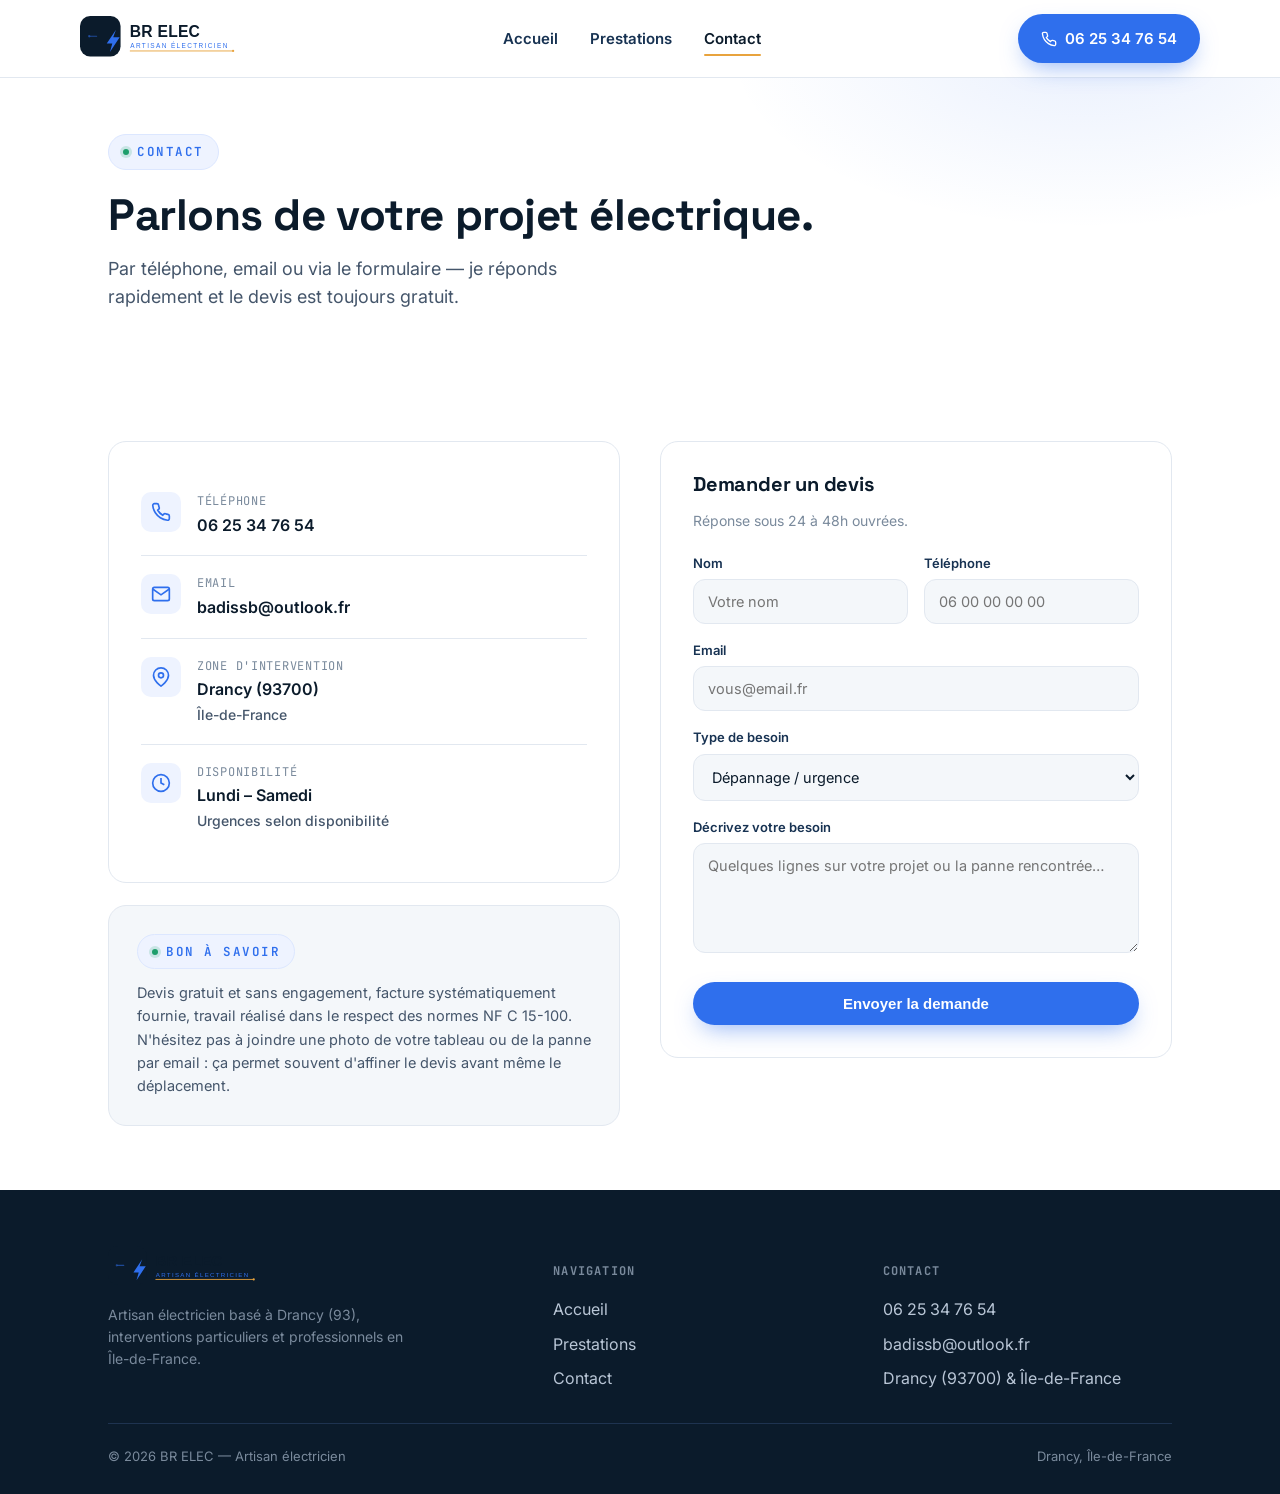
==== contact.html @ b72dbd29 "Site vitrine BR ELEC — accueil, prestations, contact" ====
<!doctype html>
<html lang="fr">
<head>
<meta charset="UTF-8">
<meta name="viewport" content="width=device-width, initial-scale=1.0">
<title>Contact — BR ELEC, artisan électricien</title>
<meta name="description" content="Contactez BR ELEC, artisan électricien à Drancy : téléphone, email, devis gratuit. Intervention en Île-de-France.">
<link rel="icon" type="image/svg+xml" href="assets/logo-mark.svg">
<link rel="stylesheet" href="assets/style.css">
</head>
<body>

<header class="site">
  <div class="wrap site-nav">
    <a href="index.html" class="brand"><img src="assets/logo-full.svg" alt="BR ELEC — Artisan électricien"></a>
    <nav class="links">
      <a href="index.html">Accueil</a>
      <a href="services.html">Prestations</a>
      <a href="contact.html" class="current">Contact</a>
    </nav>
    <a href="tel:+33625347654" class="btn btn-primary">
      <svg width="16" height="16" viewBox="0 0 24 24" fill="none" stroke="currentColor" stroke-width="2"><path d="M22 16.92v3a2 2 0 0 1-2.18 2 19.79 19.79 0 0 1-8.63-3.07 19.5 19.5 0 0 1-6-6 19.79 19.79 0 0 1-3.07-8.67A2 2 0 0 1 4.11 2h3a2 2 0 0 1 2 1.72c.127.96.362 1.903.7 2.81a2 2 0 0 1-.45 2.11L8.09 9.91a16 16 0 0 0 6 6l1.27-1.27a2 2 0 0 1 2.11-.45c.907.338 1.85.573 2.81.7A2 2 0 0 1 22 16.92z"/></svg>
      06 25 34 76 54
    </a>
  </div>
</header>

<section class="hero" style="padding:56px 0 48px;">
  <div class="wrap">
    <div class="eyebrow"><span class="dot"></span>Contact</div>
    <h1 style="font-size:clamp(30px,4vw,44px); max-width:760px;">Parlons de votre projet électrique.</h1>
    <p class="lead" style="margin-top:16px;">Par téléphone, email ou via le formulaire — je réponds rapidement et le devis est toujours gratuit.</p>
  </div>
</section>

<section class="tight">
  <div class="wrap contact-grid">

    <div>
      <div class="contact-card">
        <div class="contact-row">
          <div class="icon-badge">
            <svg viewBox="0 0 24 24" fill="none" stroke="currentColor" stroke-width="2"><path d="M22 16.92v3a2 2 0 0 1-2.18 2 19.79 19.79 0 0 1-8.63-3.07 19.5 19.5 0 0 1-6-6 19.79 19.79 0 0 1-3.07-8.67A2 2 0 0 1 4.11 2h3a2 2 0 0 1 2 1.72c.127.96.362 1.903.7 2.81a2 2 0 0 1-.45 2.11L8.09 9.91a16 16 0 0 0 6 6l1.27-1.27a2 2 0 0 1 2.11-.45c.907.338 1.85.573 2.81.7A2 2 0 0 1 22 16.92z"/></svg>
          </div>
          <div>
            <div class="label">Téléphone</div>
            <a class="value" href="tel:+33625347654" style="display:block;">06 25 34 76 54</a>
          </div>
        </div>
        <div class="contact-row">
          <div class="icon-badge">
            <svg viewBox="0 0 24 24" fill="none" stroke="currentColor" stroke-width="2"><path d="M4 4h16v16H4z" opacity="0"/><path d="M22 6l-10 7L2 6"/><rect x="2" y="4" width="20" height="16" rx="2"/></svg>
          </div>
          <div>
            <div class="label">Email</div>
            <a class="value" href="mailto:badissb@outlook.fr" style="display:block;">badissb@outlook.fr</a>
          </div>
        </div>
        <div class="contact-row">
          <div class="icon-badge">
            <svg viewBox="0 0 24 24" fill="none" stroke="currentColor" stroke-width="2"><path d="M21 10c0 7-9 13-9 13s-9-6-9-13a9 9 0 0 1 18 0z"/><circle cx="12" cy="10" r="3"/></svg>
          </div>
          <div>
            <div class="label">Zone d'intervention</div>
            <div class="value">Drancy (93700)</div>
            <div class="value small">Île-de-France</div>
          </div>
        </div>
        <div class="contact-row">
          <div class="icon-badge">
            <svg viewBox="0 0 24 24" fill="none" stroke="currentColor" stroke-width="2"><circle cx="12" cy="12" r="10"/><polyline points="12 6 12 12 16 14"/></svg>
          </div>
          <div>
            <div class="label">Disponibilité</div>
            <div class="value">Lundi – Samedi</div>
            <div class="value small">Urgences selon disponibilité</div>
          </div>
        </div>
      </div>

      <div class="zone-box" style="margin-top:22px;">
        <div class="eyebrow" style="margin-bottom:12px;"><span class="dot"></span>Bon à savoir</div>
        <p style="margin:0; color:#45566B; font-size:14.5px; line-height:1.6;">
          Devis gratuit et sans engagement, facture systématiquement fournie, travail réalisé dans le respect
          des normes NF C 15-100. N'hésitez pas à joindre une photo de votre tableau ou de la panne par email :
          ça permet souvent d'affiner le devis avant même le déplacement.
        </p>
      </div>
    </div>

    <div class="contact-card">
      <h3 style="font-size:20px; margin-bottom:6px;">Demander un devis</h3>
      <p style="color:#7A8A9C; font-size:14px; margin-bottom:22px;">Réponse sous 24 à 48h ouvrées.</p>
      <form class="quote" action="mailto:badissb@outlook.fr" method="post" enctype="text/plain">
        <div class="field-row">
          <div>
            <label for="nom">Nom</label>
            <input type="text" id="nom" name="nom" required placeholder="Votre nom">
          </div>
          <div>
            <label for="tel">Téléphone</label>
            <input type="tel" id="tel" name="tel" required placeholder="06 00 00 00 00">
          </div>
        </div>
        <div>
          <label for="email">Email</label>
          <input type="email" id="email" name="email" required placeholder="vous@email.fr">
        </div>
        <div>
          <label for="type">Type de besoin</label>
          <select id="type" name="type">
            <option>Dépannage / urgence</option>
            <option>Tableau électrique</option>
            <option>Rénovation</option>
            <option>Éclairage / installation neuve</option>
            <option>Autre</option>
          </select>
        </div>
        <div>
          <label for="message">Décrivez votre besoin</label>
          <textarea id="message" name="message" placeholder="Quelques lignes sur votre projet ou la panne rencontrée…"></textarea>
        </div>
        <button type="submit" class="btn btn-primary" style="justify-content:center; margin-top:6px;">Envoyer la demande</button>
      </form>
    </div>

  </div>
</section>

<footer class="site">
  <div class="wrap">
    <div class="footer-grid">
      <div>
        <img src="assets/logo-full.svg" alt="BR ELEC" style="height:44px; margin-bottom:6px;">
        <p class="tagline">Artisan électricien basé à Drancy (93), interventions particuliers et professionnels en Île-de-France.</p>
      </div>
      <div>
        <h4>Navigation</h4>
        <ul>
          <li><a href="index.html">Accueil</a></li>
          <li><a href="services.html">Prestations</a></li>
          <li><a href="contact.html">Contact</a></li>
        </ul>
      </div>
      <div>
        <h4>Contact</h4>
        <ul>
          <li><a href="tel:+33625347654">06 25 34 76 54</a></li>
          <li><a href="mailto:badissb@outlook.fr">badissb@outlook.fr</a></li>
          <li>Drancy (93700) &amp; Île-de-France</li>
        </ul>
      </div>
    </div>
    <div class="footer-bottom">
      <span>© 2026 BR ELEC — Artisan électricien</span>
      <span>Drancy, Île-de-France</span>
    </div>
  </div>
</footer>

</body>
</html>
---- assets/style.css ----
/* ============================================================
   BR ELEC — Design tokens
   Palette:
     --ink      #0B1B2B  deep navy-black (text, dark surfaces)
     --ink-soft #173252  secondary dark
     --paper    #FFFFFF  pure white
     --mist     #F4F7FA  soft blue-white surface
     --line     #E2E8F0  hairline borders
     --volt     #2F6FED  electric blue (primary accent — "live wire")
     --volt-soft #5C93FF
     --copper   #E8A33D  copper accent ("bare wire" warmth)
     --safe     #1E9E6B  conformity green
   Type:
     Display  — 'Space Grotesk' (technical, geometric)
     Body     — 'Inter'
     Mono/spec — 'JetBrains Mono' (norms, specs, labels)
   ============================================================ */

@import url('https://fonts.googleapis.com/css2?family=Space+Grotesk:wght@500;600;700&family=Inter:wght@400;500;600;700&family=JetBrains+Mono:wght@500;600&display=swap');

:root {
  --ink: #0B1B2B;
  --ink-soft: #173252;
  --paper: #FFFFFF;
  --mist: #F4F7FA;
  --line: #E2E8F0;
  --volt: #2F6FED;
  --volt-soft: #5C93FF;
  --copper: #E8A33D;
  --safe: #1E9E6B;
  --shadow: 0 20px 60px -20px rgba(11, 27, 43, 0.18);
  --radius: 18px;
}

* { box-sizing: border-box; }

html { scroll-behavior: smooth; }

body {
  margin: 0;
  font-family: 'Inter', sans-serif;
  color: var(--ink);
  background: var(--paper);
  -webkit-font-smoothing: antialiased;
  line-height: 1.55;
}

h1, h2, h3, .display {
  font-family: 'Space Grotesk', sans-serif;
  font-weight: 700;
  letter-spacing: -0.01em;
  line-height: 1.08;
  margin: 0;
}

.mono {
  font-family: 'JetBrains Mono', monospace;
  font-weight: 500;
  letter-spacing: 0.06em;
  text-transform: uppercase;
}

a { color: inherit; text-decoration: none; }

img, svg { display: block; max-width: 100%; }

.wrap {
  max-width: 1120px;
  margin: 0 auto;
  padding: 0 28px;
}

/* ---------- Header ---------- */

header.site {
  position: sticky;
  top: 0;
  z-index: 50;
  background: rgba(255, 255, 255, 0.88);
  backdrop-filter: blur(10px);
  border-bottom: 1px solid var(--line);
}

.site-nav {
  display: flex;
  align-items: center;
  justify-content: space-between;
  padding: 14px 0;
}

.brand img { height: 46px; width: auto; }

nav.links {
  display: flex;
  align-items: center;
  gap: 32px;
  font-size: 15px;
  font-weight: 600;
}

nav.links a {
  color: var(--ink-soft);
  position: relative;
  padding: 4px 0;
  transition: color 0.15s ease;
}
nav.links a:hover { color: var(--volt); }
nav.links a.current { color: var(--ink); }
nav.links a.current::after {
  content: '';
  position: absolute;
  left: 0; right: 0; bottom: -2px;
  height: 2px;
  background: var(--copper);
  border-radius: 2px;
}

.btn {
  display: inline-flex;
  align-items: center;
  gap: 8px;
  padding: 12px 22px;
  border-radius: 999px;
  font-weight: 600;
  font-size: 15px;
  border: 1px solid transparent;
  cursor: pointer;
  transition: transform 0.15s ease, box-shadow 0.15s ease, background 0.15s ease;
}
.btn-primary {
  background: var(--volt);
  color: white;
  box-shadow: 0 10px 24px -8px rgba(47, 111, 237, 0.55);
}
.btn-primary:hover { transform: translateY(-1px); box-shadow: 0 14px 30px -8px rgba(47, 111, 237, 0.6); }
.btn-ghost {
  background: transparent;
  border-color: var(--line);
  color: var(--ink);
}
.btn-ghost:hover { border-color: var(--volt); color: var(--volt); }
.btn-dark {
  background: var(--ink);
  color: white;
}
.btn-dark:hover { transform: translateY(-1px); }

/* ---------- Hero ---------- */

.hero {
  position: relative;
  padding: 88px 0 64px;
  background:
    radial-gradient(600px 300px at 85% -10%, rgba(47,111,237,0.10), transparent 60%),
    var(--paper);
  overflow: hidden;
}

.hero-grid {
  display: grid;
  grid-template-columns: 1.05fr 0.95fr;
  gap: 56px;
  align-items: center;
}

.eyebrow {
  display: inline-flex;
  align-items: center;
  gap: 8px;
  font-family: 'JetBrains Mono', monospace;
  font-size: 12.5px;
  font-weight: 600;
  letter-spacing: 0.12em;
  text-transform: uppercase;
  color: var(--volt);
  background: #EEF3FF;
  border: 1px solid #DCE7FF;
  padding: 7px 14px;
  border-radius: 999px;
  margin-bottom: 22px;
}
.eyebrow .dot {
  width: 6px; height: 6px; border-radius: 50%;
  background: var(--safe);
  box-shadow: 0 0 0 3px rgba(30,158,107,0.18);
}

.hero h1 {
  font-size: clamp(34px, 4.6vw, 54px);
  color: var(--ink);
}
.hero h1 .accent { color: var(--volt); }

.hero p.lead {
  margin-top: 20px;
  font-size: 18px;
  color: #45566B;
  max-width: 46ch;
}

.hero-cta {
  margin-top: 32px;
  display: flex;
  flex-wrap: wrap;
  gap: 14px;
}

.hero-facts {
  margin-top: 40px;
  display: flex;
  gap: 28px;
  flex-wrap: wrap;
}
.hero-facts .fact {
  font-family: 'JetBrains Mono', monospace;
}
.hero-facts .fact b {
  display: block;
  font-family: 'Space Grotesk', sans-serif;
  font-size: 22px;
  color: var(--ink);
}
.hero-facts .fact span {
  font-size: 11.5px;
  color: #7A8A9C;
  letter-spacing: 0.06em;
  text-transform: uppercase;
}

/* ---------- Signature element: the circuit trace ---------- */

.circuit {
  position: relative;
  aspect-ratio: 4 / 5;
  background: var(--ink);
  border-radius: 28px;
  overflow: hidden;
  box-shadow: var(--shadow);
}
.circuit svg { width: 100%; height: 100%; }
.circuit .grid-dots {
  position: absolute; inset: 0;
  background-image: radial-gradient(rgba(255,255,255,0.06) 1px, transparent 1px);
  background-size: 22px 22px;
}
.circuit-caption {
  position: absolute;
  left: 24px; bottom: 22px; right: 24px;
  color: #B9C6D6;
  font-family: 'JetBrains Mono', monospace;
  font-size: 12px;
  letter-spacing: 0.05em;
  display: flex;
  justify-content: space-between;
}
.circuit-caption b { color: white; }

.trace-line {
  fill: none;
  stroke: var(--volt);
  stroke-width: 2.5;
  stroke-linecap: round;
  stroke-dasharray: 6 460;
  stroke-dashoffset: 0;
  animation: travel 5.5s ease-in-out infinite;
  filter: drop-shadow(0 0 6px rgba(47,111,237,0.9));
}
.trace-line.copper {
  stroke: var(--copper);
  animation-delay: 1.8s;
  filter: drop-shadow(0 0 6px rgba(232,163,61,0.9));
}
.trace-line.dim {
  stroke: #2A3E56;
  stroke-width: 1.5;
  stroke-dasharray: none;
  animation: none;
  filter: none;
}
@keyframes travel {
  0%   { stroke-dashoffset: 466; opacity: 0.2; }
  8%   { opacity: 1; }
  50%  { stroke-dashoffset: 0; opacity: 1; }
  60%  { opacity: 0.15; }
  100% { stroke-dashoffset: -466; opacity: 0.15; }
}
.node {
  fill: var(--paper);
}
.node.on { fill: var(--copper); }

@media (prefers-reduced-motion: reduce) {
  .trace-line { animation: none; stroke-dasharray: none; opacity: 0.9; }
}

/* ---------- Sections ---------- */

section { padding: 84px 0; }
section.tight { padding: 64px 0; }
section.on-mist { background: var(--mist); }

.section-head {
  max-width: 640px;
  margin-bottom: 48px;
}
.section-head .eyebrow { margin-bottom: 16px; }
.section-head h2 { font-size: clamp(28px, 3.4vw, 38px); }
.section-head p { margin-top: 14px; color: #45566B; font-size: 16.5px; }

/* Trust bar */
.trust-bar {
  display: flex;
  flex-wrap: wrap;
  gap: 12px 32px;
  padding: 22px 0;
  border-top: 1px solid var(--line);
  border-bottom: 1px solid var(--line);
}
.trust-item {
  display: flex;
  align-items: center;
  gap: 10px;
  font-size: 14px;
  font-weight: 600;
  color: var(--ink-soft);
}
.trust-item svg { width: 20px; height: 20px; flex-shrink: 0; }

/* Cards grid */
.grid-3 {
  display: grid;
  grid-template-columns: repeat(3, 1fr);
  gap: 22px;
}
.grid-2 {
  display: grid;
  grid-template-columns: 1fr 1fr;
  gap: 22px;
}

.card {
  background: var(--paper);
  border: 1px solid var(--line);
  border-radius: var(--radius);
  padding: 30px;
  transition: border-color 0.2s ease, transform 0.2s ease, box-shadow 0.2s ease;
}
.card:hover {
  border-color: #C9DAFF;
  transform: translateY(-3px);
  box-shadow: var(--shadow);
}
.card .icon-badge {
  width: 46px; height: 46px;
  border-radius: 12px;
  background: #EEF3FF;
  display: flex; align-items: center; justify-content: center;
  margin-bottom: 18px;
}
.card .icon-badge svg { width: 24px; height: 24px; stroke: var(--volt); }
.card h3 { font-size: 19px; margin-bottom: 10px; }
.card p { color: #556478; font-size: 14.5px; margin: 0; }

.card-list {
  margin-top: 16px;
  padding-top: 16px;
  border-top: 1px dashed var(--line);
  list-style: none;
  padding-left: 0;
  display: flex;
  flex-direction: column;
  gap: 8px;
}
.card-list li {
  font-size: 13.5px;
  color: #45566B;
  display: flex;
  gap: 8px;
  align-items: flex-start;
}
.card-list li::before {
  content: '';
  width: 6px; height: 6px;
  border-radius: 50%;
  background: var(--copper);
  margin-top: 7px;
  flex-shrink: 0;
}

/* Process steps */
.process {
  display: grid;
  grid-template-columns: repeat(4, 1fr);
  gap: 0;
  position: relative;
}
.process::before {
  content: '';
  position: absolute;
  top: 23px; left: 0; right: 0;
  height: 2px;
  background: repeating-linear-gradient(90deg, var(--line) 0 8px, transparent 8px 14px);
}
.step {
  position: relative;
  padding-right: 20px;
}
.step .num {
  width: 46px; height: 46px;
  border-radius: 50%;
  background: var(--ink);
  color: white;
  display: flex; align-items: center; justify-content: center;
  font-family: 'JetBrains Mono', monospace;
  font-weight: 600;
  position: relative;
  z-index: 2;
  margin-bottom: 18px;
}
.step h3 { font-size: 16.5px; margin-bottom: 8px; }
.step p { font-size: 14px; color: #556478; margin: 0; }

/* CTA band */
.cta-band {
  background: var(--ink);
  border-radius: 28px;
  padding: 56px;
  position: relative;
  overflow: hidden;
  color: white;
}
.cta-band::before {
  content: '';
  position: absolute; inset: 0;
  background: radial-gradient(420px 220px at 90% 10%, rgba(47,111,237,0.35), transparent 60%);
}
.cta-band .inner {
  position: relative;
  display: flex;
  align-items: center;
  justify-content: space-between;
  gap: 32px;
  flex-wrap: wrap;
}
.cta-band h2 { font-size: clamp(24px, 3vw, 32px); color: white; max-width: 480px; }
.cta-band p { color: #B9C6D6; margin-top: 10px; }
.cta-band .actions { display: flex; gap: 14px; flex-wrap: wrap; }

/* Zone map-ish */
.zone-box {
  border: 1px solid var(--line);
  border-radius: var(--radius);
  padding: 28px;
  background: var(--mist);
}
.zone-tags {
  display: flex; flex-wrap: wrap; gap: 10px;
  margin-top: 18px;
}
.zone-tags span {
  font-family: 'JetBrains Mono', monospace;
  font-size: 12.5px;
  padding: 7px 12px;
  background: white;
  border: 1px solid var(--line);
  border-radius: 999px;
  color: var(--ink-soft);
}

/* Contact page specifics */
.contact-grid {
  display: grid;
  grid-template-columns: 1fr 1fr;
  gap: 40px;
  align-items: start;
}
.contact-card {
  border: 1px solid var(--line);
  border-radius: var(--radius);
  padding: 32px;
}
.contact-row {
  display: flex;
  gap: 16px;
  padding: 18px 0;
  border-bottom: 1px solid var(--line);
}
.contact-row:last-child { border-bottom: none; }
.contact-row .icon-badge {
  width: 40px; height: 40px;
  border-radius: 10px;
  background: #EEF3FF;
  display: flex; align-items: center; justify-content: center;
  flex-shrink: 0;
}
.contact-row .icon-badge svg { width: 20px; height: 20px; stroke: var(--volt); }
.contact-row .label { font-size: 12px; text-transform: uppercase; letter-spacing: 0.06em; color: #7A8A9C; font-family: 'JetBrains Mono', monospace; }
.contact-row .value { font-size: 16px; font-weight: 600; margin-top: 2px; }
.contact-row .value.small { font-size: 14px; font-weight: 500; color: #45566B; }

form.quote {
  display: flex;
  flex-direction: column;
  gap: 16px;
}
form.quote label {
  font-size: 13px;
  font-weight: 600;
  color: var(--ink-soft);
  margin-bottom: 6px;
  display: block;
}
form.quote input,
form.quote select,
form.quote textarea {
  width: 100%;
  padding: 13px 14px;
  border-radius: 12px;
  border: 1px solid var(--line);
  font-family: 'Inter', sans-serif;
  font-size: 14.5px;
  background: var(--mist);
  color: var(--ink);
}
form.quote input:focus,
form.quote select:focus,
form.quote textarea:focus {
  outline: 2px solid var(--volt);
  outline-offset: 1px;
  background: white;
}
form.quote textarea { resize: vertical; min-height: 110px; }
.field-row { display: grid; grid-template-columns: 1fr 1fr; gap: 16px; }

/* Footer */
footer.site {
  background: var(--ink);
  color: #B9C6D6;
  padding: 56px 0 28px;
}
.footer-grid {
  display: grid;
  grid-template-columns: 1.4fr 1fr 1fr;
  gap: 40px;
  padding-bottom: 32px;
  border-bottom: 1px solid #1E3350;
}
footer.site h4 {
  font-family: 'JetBrains Mono', monospace;
  font-size: 12px;
  letter-spacing: 0.1em;
  text-transform: uppercase;
  color: #7A8A9C;
  margin-bottom: 16px;
}
footer.site ul { list-style: none; padding: 0; margin: 0; display: flex; flex-direction: column; gap: 10px; }
footer.site a:hover { color: white; }
footer.site p.tagline { color: #7A8A9C; font-size: 14px; margin-top: 14px; max-width: 34ch; }
.footer-bottom {
  padding-top: 22px;
  display: flex;
  justify-content: space-between;
  flex-wrap: wrap;
  gap: 10px;
  font-size: 13px;
  color: #7A8A9C;
}

/* Focus visibility */
a:focus-visible, button:focus-visible, input:focus-visible, textarea:focus-visible {
  outline: 2px solid var(--volt);
  outline-offset: 2px;
}

/* Responsive */
@media (max-width: 900px) {
  nav.links { display: none; }
  .hero-grid { grid-template-columns: 1fr; }
  .circuit { order: -1; aspect-ratio: 16/9; }
  .grid-3 { grid-template-columns: 1fr 1fr; }
  .grid-2 { grid-template-columns: 1fr; }
  .process { grid-template-columns: 1fr 1fr; row-gap: 32px; }
  .process::before { display: none; }
  .contact-grid { grid-template-columns: 1fr; }
  .footer-grid { grid-template-columns: 1fr; }
  .field-row { grid-template-columns: 1fr; }
}
@media (max-width: 560px) {
  .grid-3 { grid-template-columns: 1fr; }
  .process { grid-template-columns: 1fr; }
  .cta-band { padding: 32px 24px; }
  .cta-band .inner { flex-direction: column; align-items: flex-start; }
}
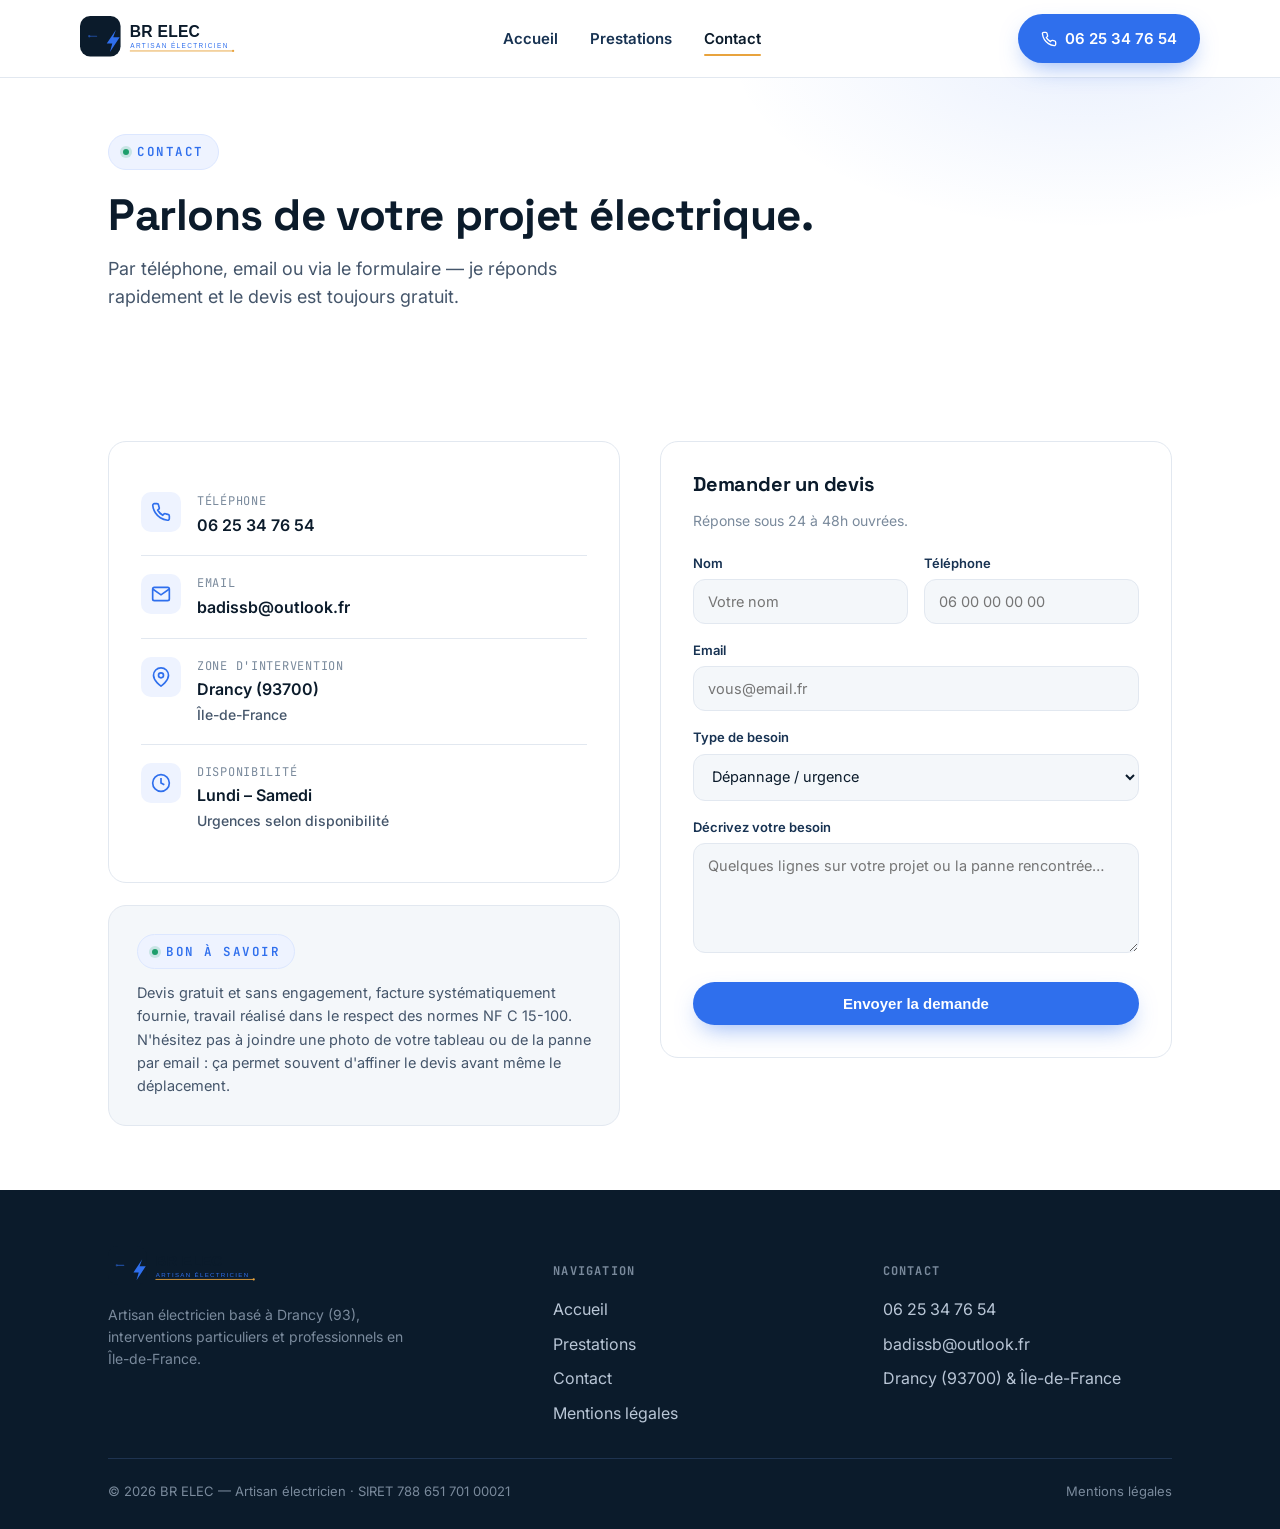
==== commit 1eed10a0: "V2.3 — mentions légales + cache-busting CSS" ====
--- a/contact.html
+++ b/contact.html
@@ -6,7 +6,7 @@
 <title>Contact — BR ELEC, artisan électricien</title>
 <meta name="description" content="Contactez BR ELEC, artisan électricien à Drancy : téléphone, email, devis gratuit. Intervention en Île-de-France.">
 <link rel="icon" type="image/svg+xml" href="assets/logo-mark.svg">
-<link rel="stylesheet" href="assets/style.css">
+<link rel="stylesheet" href="assets/style.css?v=3">
 </head>
 <body>
 
@@ -140,6 +140,7 @@
           <li><a href="index.html">Accueil</a></li>
           <li><a href="services.html">Prestations</a></li>
           <li><a href="contact.html">Contact</a></li>
+          <li><a href="mentions-legales.html">Mentions légales</a></li>
         </ul>
       </div>
       <div>
@@ -152,8 +153,8 @@
       </div>
     </div>
     <div class="footer-bottom">
-      <span>© 2026 BR ELEC — Artisan électricien</span>
-      <span>Drancy, Île-de-France</span>
+      <span>© 2026 BR ELEC — Artisan électricien · SIRET 788 651 701 00021</span>
+      <span><a href="mentions-legales.html">Mentions légales</a></span>
     </div>
   </div>
 </footer>
--- a/assets/style.css
+++ b/assets/style.css
@@ -591,3 +591,268 @@
   .cta-band { padding: 32px 24px; }
   .cta-band .inner { flex-direction: column; align-items: flex-start; }
 }
+
+/* ============================================================
+   V2 — Cinematic scrollytelling hero + entreprises section
+   (additive block: services.html / contact.html untouched)
+   ============================================================ */
+
+/* Header over video (homepage only, .cine modifier) */
+header.site.over-hero {
+  position: fixed;
+  left: 0; right: 0; top: 0;
+  background: transparent;
+  border-bottom: 1px solid transparent;
+  backdrop-filter: none;
+  transition: background 0.35s ease, border-color 0.35s ease;
+}
+header.site.over-hero .links a { color: rgba(255,255,255,0.85); }
+header.site.over-hero .links a:hover { color: #fff; }
+header.site.over-hero .links a.current { color: #fff; }
+header.site.over-hero .btn-primary { box-shadow: 0 10px 24px -8px rgba(0,0,0,0.5); }
+header.site.over-hero .logo-dark { display: none; }
+header.site.over-hero .logo-light { display: block; }
+
+header.site.over-hero.solid {
+  background: rgba(255, 255, 255, 0.9);
+  backdrop-filter: blur(10px);
+  border-bottom-color: var(--line);
+}
+header.site.over-hero.solid .links a { color: var(--ink-soft); }
+header.site.over-hero.solid .links a:hover { color: var(--volt); }
+header.site.over-hero.solid .links a.current { color: var(--ink); }
+header.site.over-hero.solid .logo-dark { display: block; }
+header.site.over-hero.solid .logo-light { display: none; }
+
+/* Scrollytelling stage */
+.cine {
+  position: relative;
+  height: 330vh;
+  background: #071120;
+  padding: 0; /* override base section padding */
+}
+.cine-stage {
+  position: sticky;
+  top: 0;
+  height: 100vh;
+  height: 100dvh;
+  overflow: hidden;
+}
+.cine-video {
+  position: absolute;
+  inset: 0;
+  z-index: 0;
+  width: 100%;
+  height: 100%;
+  object-fit: cover;
+}
+.cine-shade {
+  position: absolute;
+  inset: 0;
+  z-index: 1;
+  background:
+    radial-gradient(560px 380px at 88% 82%, rgba(5,12,22,0.5), transparent 70%),
+    linear-gradient(180deg, rgba(5,12,22,0.4) 0%, transparent 22%, transparent 72%, rgba(5,12,22,0.32) 100%);
+  pointer-events: none;
+}
+.cine-copy {
+  position: absolute;
+  right: clamp(24px, 5vw, 72px);
+  bottom: clamp(72px, 12vh, 120px);
+  left: auto;
+  top: auto;
+  z-index: 2;
+  display: flex;
+  flex-direction: column;
+  align-items: flex-end;
+  text-align: right;
+  color: #fff;
+  max-width: min(480px, 78vw);
+  padding: 0;
+  opacity: 0;
+  transform: translateY(24px);
+  pointer-events: none;
+  will-change: opacity, transform;
+}
+.cine-copy::after {
+  content: '';
+  margin-top: 20px;
+  width: 120px;
+  height: 1.5px;
+  background: linear-gradient(90deg, transparent, rgba(92,147,255,0.9));
+  box-shadow: 0 0 10px rgba(92,147,255,0.7);
+}
+.cine-copy.interactive { pointer-events: auto; }
+.cine-kicker {
+  font-family: 'JetBrains Mono', monospace;
+  font-size: clamp(10px, 1vw, 12px);
+  font-weight: 500;
+  letter-spacing: 0.26em;
+  text-transform: uppercase;
+  color: rgba(156,192,255,0.85);
+  margin-bottom: 14px;
+  text-shadow: 0 0 12px rgba(92,147,255,0.55);
+}
+.cine-title {
+  font-family: 'Space Grotesk', sans-serif;
+  font-weight: 600;
+  font-size: clamp(22px, 2.6vw, 34px);
+  line-height: 1.18;
+  letter-spacing: 0.005em;
+  max-width: 20ch;
+  color: rgba(255,255,255,0.96);
+  text-shadow: 0 0 18px rgba(92,147,255,0.35), 0 2px 18px rgba(0,0,0,0.55);
+}
+.cine-title .glow { color: #7FA8FF; text-shadow: 0 0 20px rgba(92,147,255,0.8); }
+.cine-sub {
+  margin-top: 12px;
+  font-size: clamp(12.5px, 1.15vw, 14.5px);
+  color: rgba(214,228,248,0.78);
+  max-width: 44ch;
+  line-height: 1.65;
+  text-shadow: 0 1px 12px rgba(0,0,0,0.6);
+}
+.cine-actions {
+  margin-top: 22px;
+  display: flex;
+  gap: 12px;
+  flex-wrap: wrap;
+  justify-content: flex-end;
+}
+.cine-actions .btn { padding: 10px 20px; font-size: 13.5px; }
+.btn-glass {
+  background: rgba(255,255,255,0.1);
+  border-color: rgba(255,255,255,0.35);
+  color: #fff;
+  backdrop-filter: blur(8px);
+}
+.btn-glass:hover { background: rgba(255,255,255,0.18); border-color: #fff; color: #fff; }
+
+.cine-white {
+  position: absolute;
+  inset: 0;
+  z-index: 3;
+  background: var(--paper);
+  opacity: 0;
+  pointer-events: none;
+  will-change: opacity;
+}
+.cine-cue {
+  position: absolute;
+  z-index: 4;
+  bottom: 26px;
+  left: 50%;
+  transform: translateX(-50%);
+  display: flex;
+  flex-direction: column;
+  align-items: center;
+  gap: 10px;
+  color: rgba(255,255,255,0.75);
+  font-family: 'JetBrains Mono', monospace;
+  font-size: 11px;
+  letter-spacing: 0.24em;
+  text-transform: uppercase;
+  transition: opacity 0.4s ease;
+  pointer-events: none;
+}
+.cine-cue::after {
+  content: '';
+  width: 1.5px;
+  height: 42px;
+  background: linear-gradient(180deg, rgba(255,255,255,0.85), transparent);
+  animation: cue-drop 1.8s ease-in-out infinite;
+}
+@keyframes cue-drop {
+  0% { transform: scaleY(0); transform-origin: top; opacity: 0; }
+  30% { transform: scaleY(1); opacity: 1; }
+  100% { transform: scaleY(1); transform-origin: top; opacity: 0; }
+}
+
+/* Section reveal on scroll */
+.reveal {
+  opacity: 0;
+  transform: translateY(26px);
+  transition: opacity 0.7s ease, transform 0.7s ease;
+}
+.reveal.in { opacity: 1; transform: none; }
+
+/* Entreprises & tertiaire */
+.b2b-grid {
+  display: grid;
+  grid-template-columns: 1.05fr 0.95fr;
+  gap: 44px;
+  align-items: start;
+}
+.b2b-figure {
+  border-radius: var(--radius);
+  overflow: hidden;
+  box-shadow: var(--shadow);
+  border: 1px solid var(--line);
+  background: #fff;
+}
+.b2b-figure img { width: 100%; height: auto; display: block; }
+.b2b-figure figcaption {
+  padding: 14px 18px;
+  font-family: 'JetBrains Mono', monospace;
+  font-size: 12px;
+  letter-spacing: 0.08em;
+  text-transform: uppercase;
+  color: #7A8A9C;
+  border-top: 1px solid var(--line);
+}
+.b2b-list {
+  list-style: none;
+  padding: 0;
+  margin: 26px 0 0;
+  display: flex;
+  flex-direction: column;
+  gap: 14px;
+}
+.b2b-list li {
+  display: flex;
+  gap: 12px;
+  align-items: flex-start;
+  font-size: 15.5px;
+  color: #38485C;
+}
+.b2b-list li svg { width: 20px; height: 20px; flex-shrink: 0; margin-top: 2px; }
+.b2b-list li b { color: var(--ink); }
+
+/* Reduced motion: static hero */
+@media (prefers-reduced-motion: reduce) {
+  .cine { height: auto; }
+  .cine-stage { position: relative; }
+  .cine-copy { opacity: 0; }
+  .cine-copy[data-step="0"] { opacity: 1 !important; transform: none !important; }
+  .cine-cue::after { animation: none; }
+  .reveal { opacity: 1; transform: none; transition: none; }
+}
+
+/* Mobile adjustments */
+@media (max-width: 900px) {
+  .cine { height: 300vh; }
+  .b2b-grid { grid-template-columns: 1fr; }
+  .cine-copy { right: 20px; bottom: 88px; max-width: 82vw; }
+  .cine-title { font-size: 19px; }
+  .cine-sub { max-width: 34ch; font-size: 12.5px; }
+}
+@media (max-width: 560px) {
+  .cine-actions .btn { padding: 12px 18px; font-size: 14px; }
+  .cine-kicker { letter-spacing: 0.14em; }
+}
+
+/* B2B v2 : deux infographies + liste en colonnes */
+.b2b-grid { grid-template-columns: 1fr 1fr; align-items: stretch; }
+.b2b-figure a { display: block; }
+.b2b-list--cols {
+  display: grid;
+  grid-template-columns: 1fr 1fr;
+  gap: 14px 40px;
+  margin-top: 36px;
+}
+@media (max-width: 900px) {
+  .b2b-list--cols { grid-template-columns: 1fr; }
+}
+@media (max-width: 900px) {
+  .b2b-grid { grid-template-columns: 1fr; }
+}
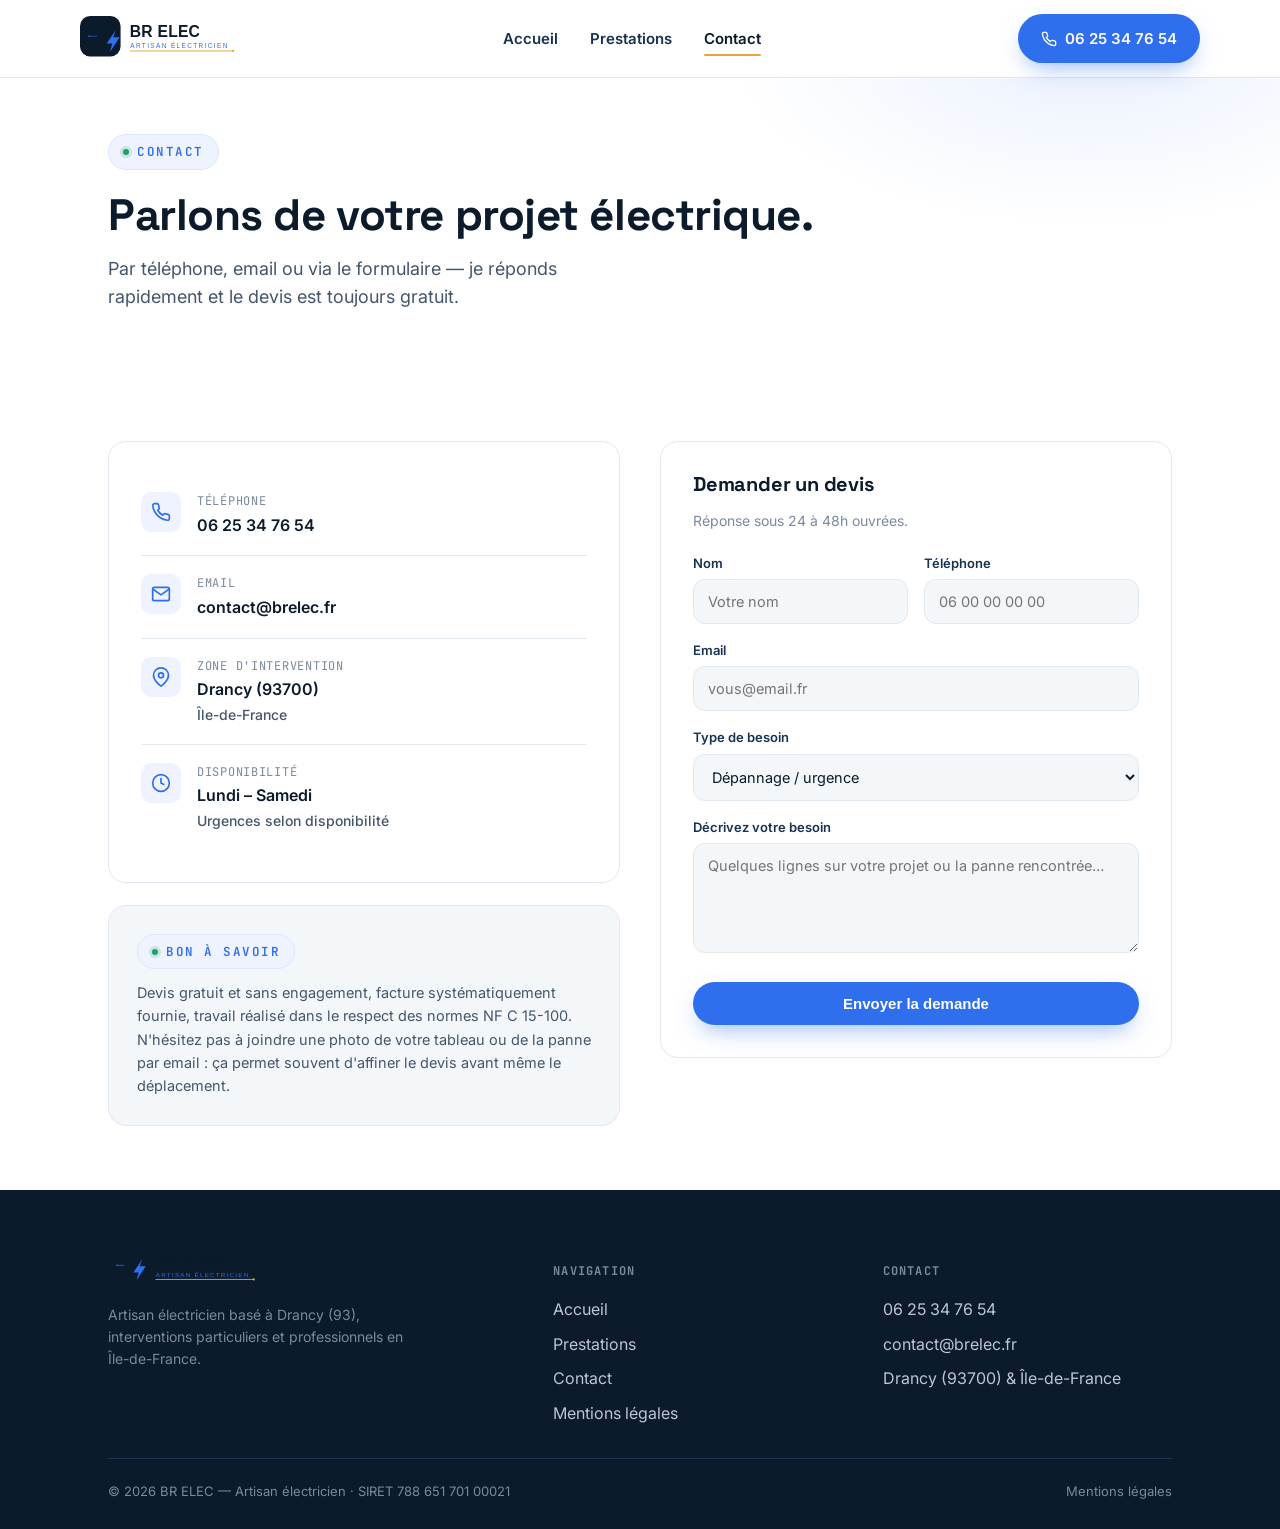
==== commit 64bb8483: "CorrectionMail" ====
--- a/contact.html
+++ b/contact.html
@@ -53,7 +53,7 @@
           </div>
           <div>
             <div class="label">Email</div>
-            <a class="value" href="mailto:badissb@outlook.fr" style="display:block;">badissb@outlook.fr</a>
+            <a class="value" href="mailto:contact@brelec.fr" style="display:block;">contact@brelec.fr</a>
           </div>
         </div>
         <div class="contact-row">
@@ -91,7 +91,7 @@
     <div class="contact-card">
       <h3 style="font-size:20px; margin-bottom:6px;">Demander un devis</h3>
       <p style="color:#7A8A9C; font-size:14px; margin-bottom:22px;">Réponse sous 24 à 48h ouvrées.</p>
-      <form class="quote" action="mailto:badissb@outlook.fr" method="post" enctype="text/plain">
+      <form class="quote" id="quote-form" action="#" method="get">
         <div class="field-row">
           <div>
             <label for="nom">Nom</label>
@@ -147,7 +147,7 @@
         <h4>Contact</h4>
         <ul>
           <li><a href="tel:+33625347654">06 25 34 76 54</a></li>
-          <li><a href="mailto:badissb@outlook.fr">badissb@outlook.fr</a></li>
+          <li><a href="mailto:contact@brelec.fr">contact@brelec.fr</a></li>
           <li>Drancy (93700) &amp; Île-de-France</li>
         </ul>
       </div>
@@ -159,5 +159,14 @@
   </div>
 </footer>
 
+<script>
+document.getElementById('quote-form').addEventListener('submit',function(e){
+  e.preventDefault();
+  var f=e.target,v=function(n){return (f.elements[n].value||'').trim();};
+  var subject='Demande de devis - '+v('type');
+  var body='Nom : '+v('nom')+'\nTéléphone : '+v('tel')+'\nEmail : '+v('email')+'\nType de besoin : '+v('type')+'\n\n'+v('message');
+  window.location.href='mailto:contact@brelec.fr?subject='+encodeURIComponent(subject)+'&body='+encodeURIComponent(body);
+});
+</script>
 </body>
 </html>
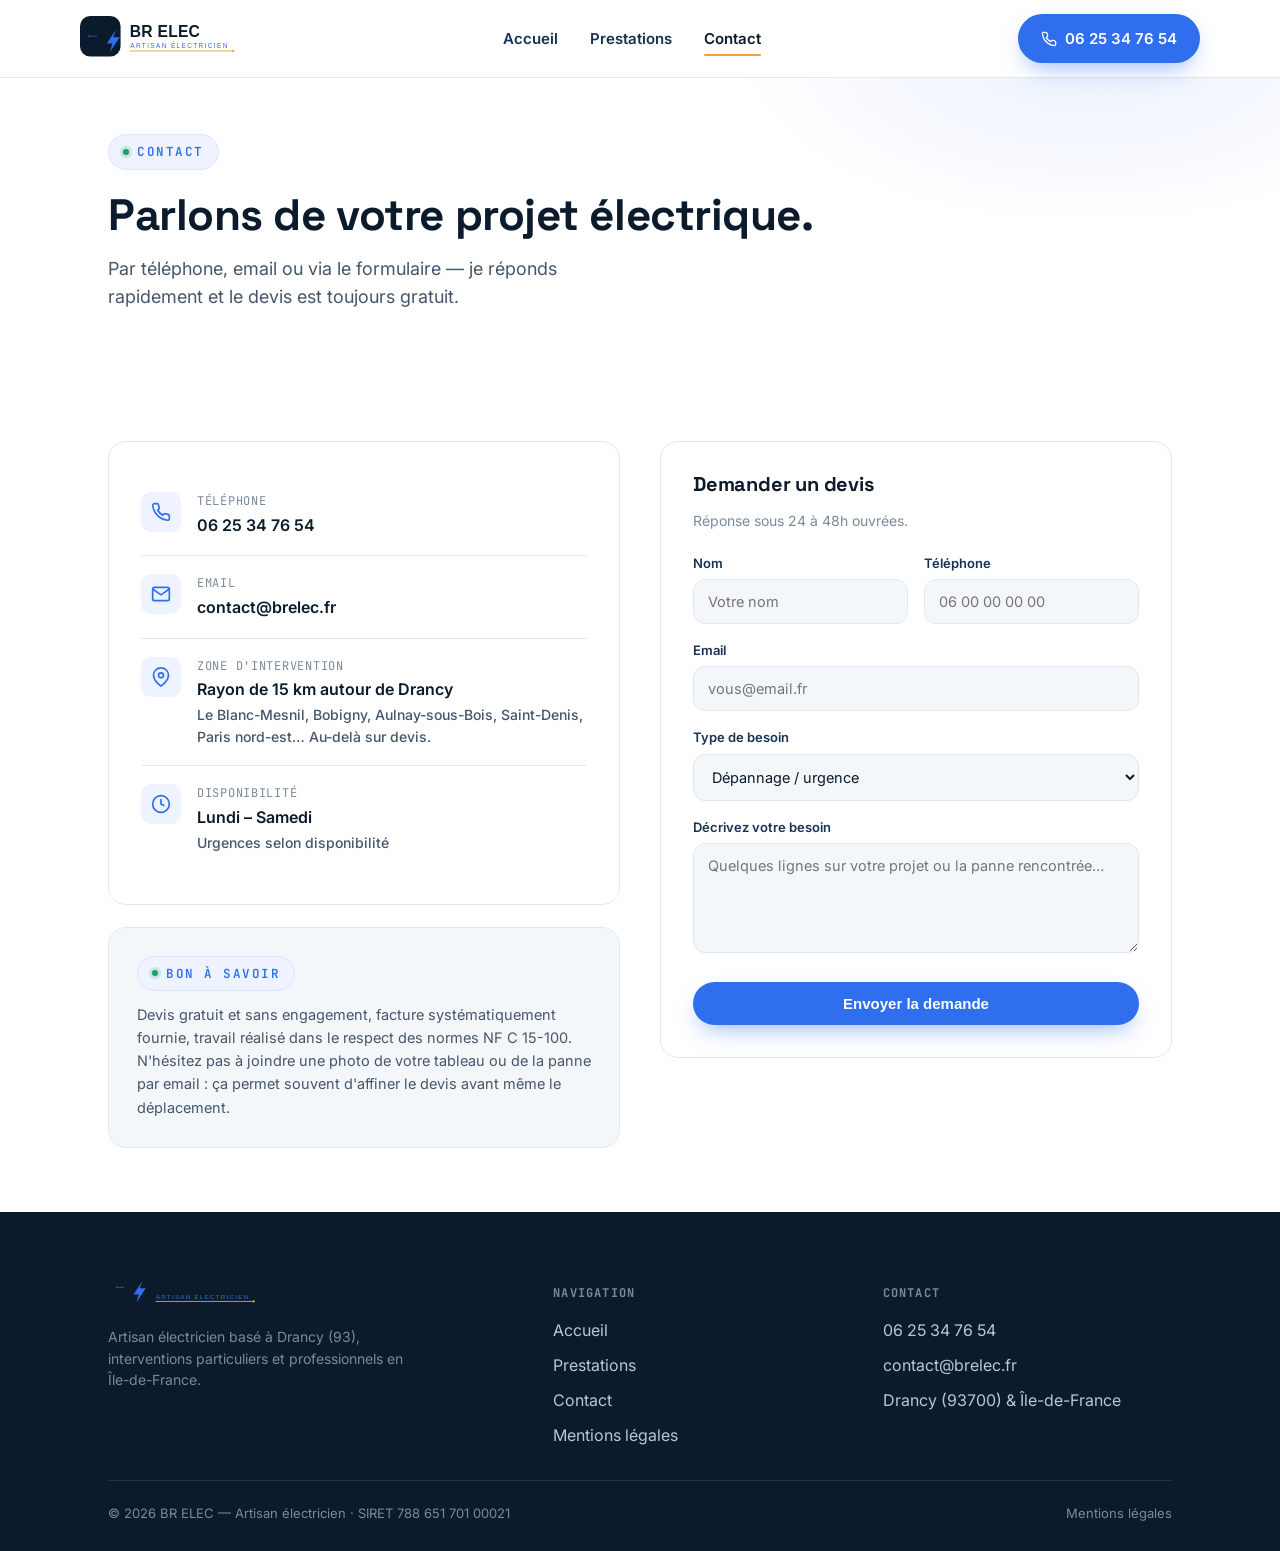
==== commit 32096ef5: "Correction Zone intervention et bug demander devis" ====
--- a/contact.html
+++ b/contact.html
@@ -62,8 +62,8 @@
           </div>
           <div>
             <div class="label">Zone d'intervention</div>
-            <div class="value">Drancy (93700)</div>
-            <div class="value small">Île-de-France</div>
+            <div class="value">Rayon de 15 km autour de Drancy</div>
+            <div class="value small">Le Blanc-Mesnil, Bobigny, Aulnay-sous-Bois, Saint-Denis, Paris nord-est… Au-delà sur devis.</div>
           </div>
         </div>
         <div class="contact-row">
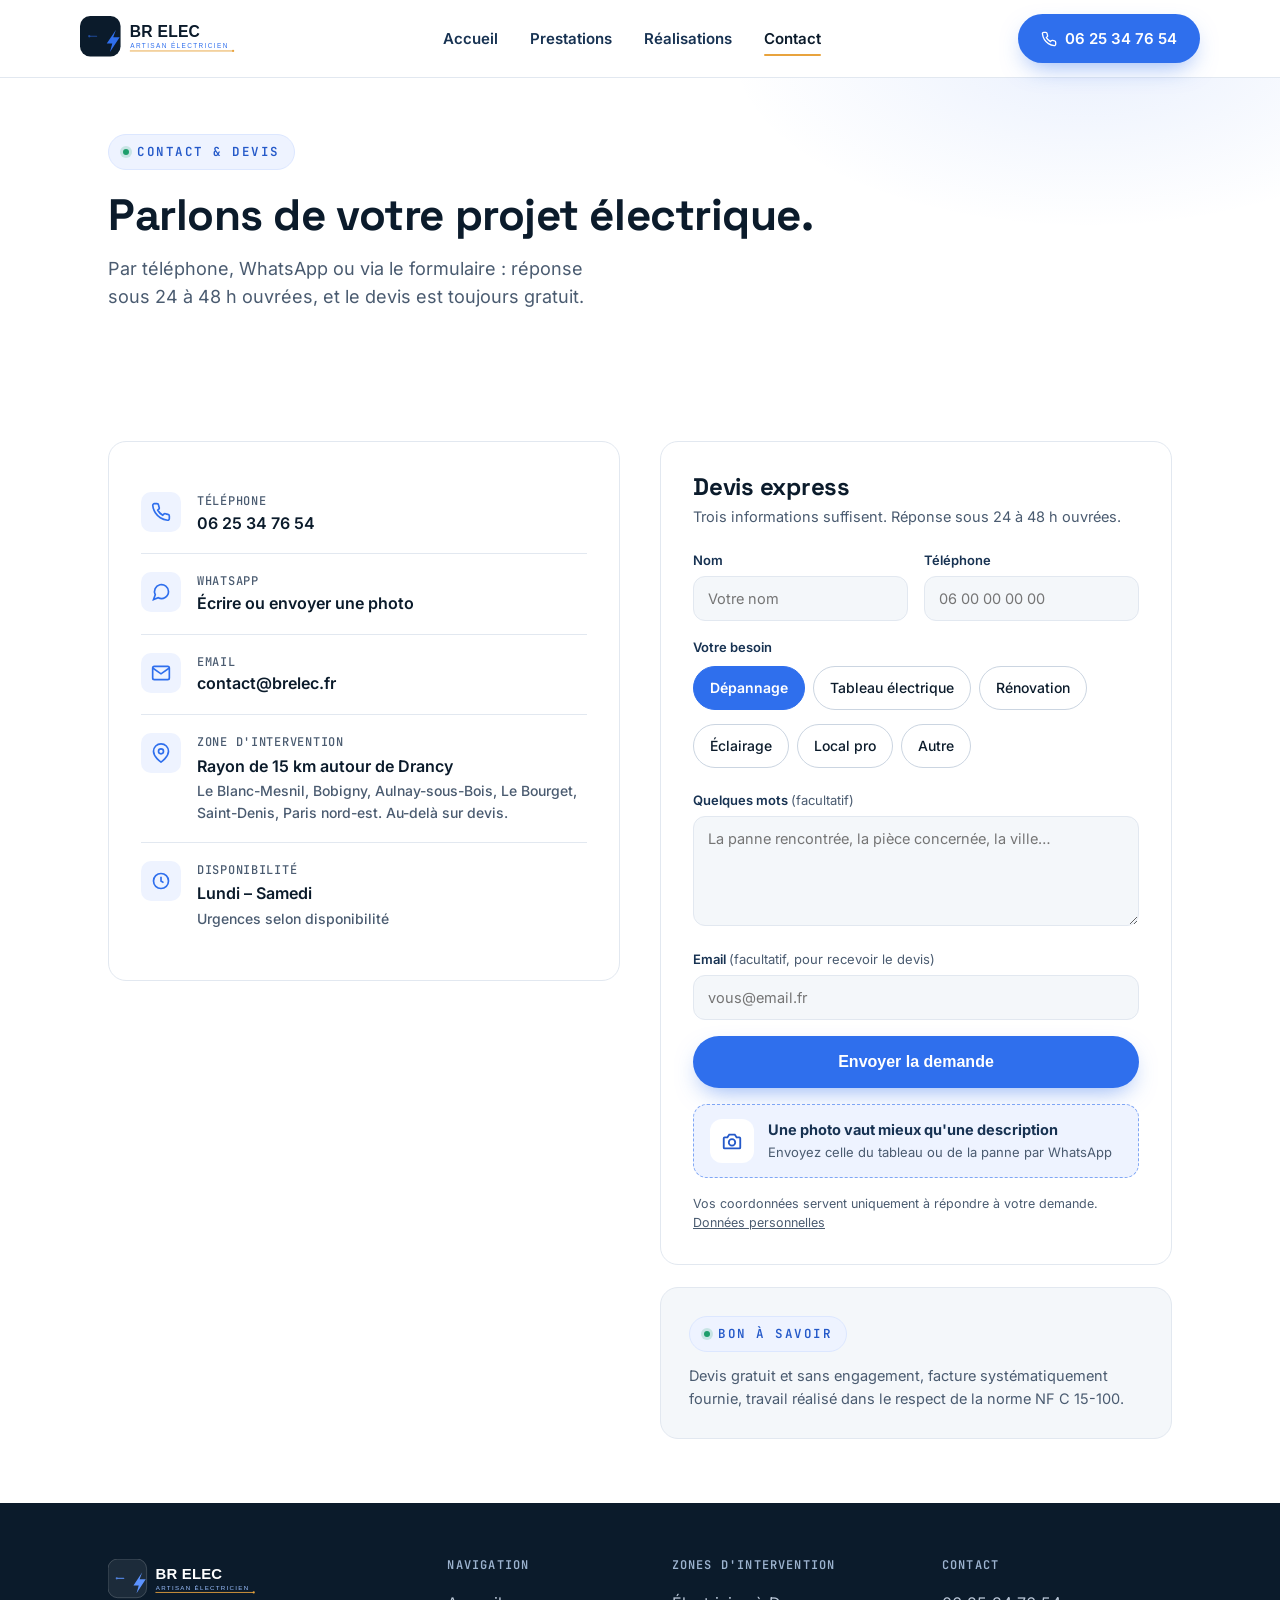
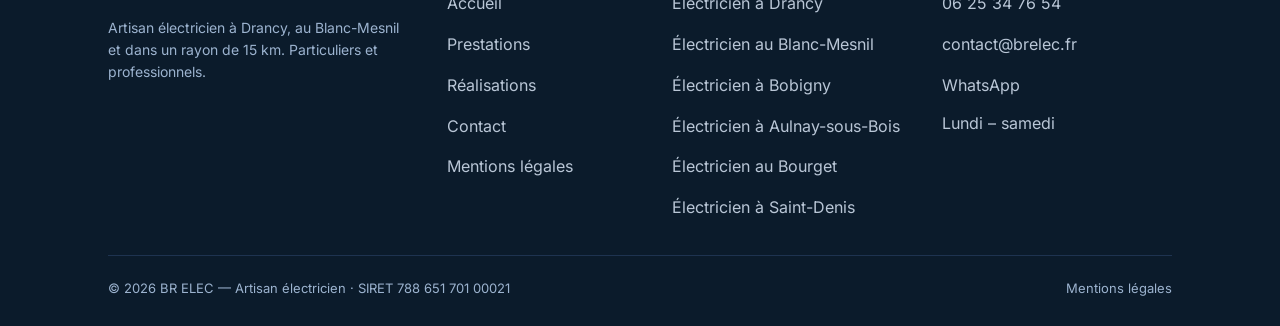
==== commit 55b43711: "V2.4 — mobile, devis express, avis, réalisations, tarifs, pages locales" ====
--- a/contact.html
+++ b/contact.html
@@ -2,34 +2,64 @@
 <html lang="fr">
 <head>
 <meta charset="UTF-8">
-<meta name="viewport" content="width=device-width, initial-scale=1.0">
-<title>Contact — BR ELEC, artisan électricien</title>
-<meta name="description" content="Contactez BR ELEC, artisan électricien à Drancy : téléphone, email, devis gratuit. Intervention en Île-de-France.">
-<link rel="icon" type="image/svg+xml" href="assets/logo-mark.svg">
-<link rel="stylesheet" href="assets/style.css?v=3">
+<meta name="viewport" content="width=device-width, initial-scale=1.0, viewport-fit=cover">
+<title>Contact &amp; devis gratuit — BR ELEC, artisan électricien</title>
+<meta name="description" content="Contactez BR ELEC, artisan électricien à Drancy : téléphone, WhatsApp, devis gratuit en ligne. Réponse sous 24 à 48 h ouvrées.">
+<link rel="canonical" href="https://www.brelec.fr/contact">
+<meta name="theme-color" content="#0B1B2B">
+<meta property="og:type" content="website">
+<meta property="og:site_name" content="BR ELEC">
+<meta property="og:locale" content="fr_FR">
+<meta property="og:title" content="Contact &amp; devis gratuit — BR ELEC, artisan électricien">
+<meta property="og:description" content="Contactez BR ELEC, artisan électricien à Drancy : téléphone, WhatsApp, devis gratuit en ligne. Réponse sous 24 à 48 h ouvrées.">
+<meta property="og:url" content="https://www.brelec.fr/contact">
+<meta property="og:image" content="https://www.brelec.fr/assets/img/og.jpg">
+<meta property="og:image:width" content="1200">
+<meta property="og:image:height" content="630">
+<meta name="twitter:card" content="summary_large_image">
+<link rel="icon" type="image/svg+xml" href="/assets/logo-mark.svg">
+<link rel="apple-touch-icon" href="/assets/img/apple-touch-icon.png">
+<link rel="preload" as="font" type="font/woff2" href="/assets/fonts/inter-latin-400-normal.woff2" crossorigin>
+<link rel="preload" as="font" type="font/woff2" href="/assets/fonts/space-grotesk-latin-700-normal.woff2" crossorigin>
+<link rel="stylesheet" href="/assets/style.css?v=4">
+<script>document.documentElement.className += ' js';</script>
 </head>
 <body>
-
-<header class="site">
+<a class="skip" href="#contenu">Aller au contenu</a>
+
+<header class="site" id="siteHeader">
   <div class="wrap site-nav">
-    <a href="index.html" class="brand"><img src="assets/logo-full.svg" alt="BR ELEC — Artisan électricien"></a>
-    <nav class="links">
-      <a href="index.html">Accueil</a>
-      <a href="services.html">Prestations</a>
-      <a href="contact.html" class="current">Contact</a>
-    </nav>
-    <a href="tel:+33625347654" class="btn btn-primary">
-      <svg width="16" height="16" viewBox="0 0 24 24" fill="none" stroke="currentColor" stroke-width="2"><path d="M22 16.92v3a2 2 0 0 1-2.18 2 19.79 19.79 0 0 1-8.63-3.07 19.5 19.5 0 0 1-6-6 19.79 19.79 0 0 1-3.07-8.67A2 2 0 0 1 4.11 2h3a2 2 0 0 1 2 1.72c.127.96.362 1.903.7 2.81a2 2 0 0 1-.45 2.11L8.09 9.91a16 16 0 0 0 6 6l1.27-1.27a2 2 0 0 1 2.11-.45c.907.338 1.85.573 2.81.7A2 2 0 0 1 22 16.92z"/></svg>
-      06 25 34 76 54
-    </a>
+    <a href="/" class="brand"><img src="/assets/logo-full.svg" alt="BR ELEC — Artisan électricien" width="166" height="46"></a>
+    <nav class="links" aria-label="Navigation principale"><a href="/">Accueil</a><a href="/services">Prestations</a><a href="/realisations">Réalisations</a><a href="/contact" class="current" aria-current="page">Contact</a></nav>
+    <a href="tel:+33625347654" class="btn btn-primary header-call"><svg width="16" height="16" viewBox="0 0 24 24" fill="none" stroke="currentColor" stroke-width="2" aria-hidden="true"><path d="M22 16.92v3a2 2 0 0 1-2.18 2 19.79 19.79 0 0 1-8.63-3.07 19.5 19.5 0 0 1-6-6 19.79 19.79 0 0 1-3.07-8.67A2 2 0 0 1 4.11 2h3a2 2 0 0 1 2 1.72c.127.96.362 1.903.7 2.81a2 2 0 0 1-.45 2.11L8.09 9.91a16 16 0 0 0 6 6l1.27-1.27a2 2 0 0 1 2.11-.45c.907.338 1.85.573 2.81.7A2 2 0 0 1 22 16.92z"/></svg>06 25 34 76 54</a>
+    <button class="burger" id="burger" type="button" aria-label="Ouvrir le menu" aria-expanded="false" aria-controls="mnav">
+      <svg viewBox="0 0 24 24" fill="none" stroke="currentColor" stroke-width="2" stroke-linecap="round" aria-hidden="true"><path d="M4 7h16M4 12h16M4 17h16"/></svg>
+    </button>
   </div>
 </header>
+
+<div class="mnav" id="mnav" hidden>
+  <div class="mnav-top">
+    <img src="/assets/logo-full-white.svg" alt="BR ELEC" width="166" height="46">
+    <button class="mnav-close" id="mnavClose" type="button" aria-label="Fermer le menu">
+      <svg viewBox="0 0 24 24" fill="none" stroke="currentColor" stroke-width="2" stroke-linecap="round" aria-hidden="true"><path d="M6 6l12 12M18 6L6 18"/></svg>
+    </button>
+  </div>
+  <nav class="mnav-links" aria-label="Menu"><a href="/">Accueil</a><a href="/services">Prestations</a><a href="/realisations">Réalisations</a><a href="/contact" class="current" aria-current="page">Contact &amp; devis</a></nav>
+  <div class="mnav-foot">
+    <div class="mono">Lundi – samedi · urgences selon disponibilité</div>
+    <a class="mnav-call" href="tel:+33625347654"><svg viewBox="0 0 24 24" fill="none" stroke="currentColor" stroke-width="2" aria-hidden="true"><path d="M22 16.92v3a2 2 0 0 1-2.18 2 19.79 19.79 0 0 1-8.63-3.07 19.5 19.5 0 0 1-6-6 19.79 19.79 0 0 1-3.07-8.67A2 2 0 0 1 4.11 2h3a2 2 0 0 1 2 1.72c.127.96.362 1.903.7 2.81a2 2 0 0 1-.45 2.11L8.09 9.91a16 16 0 0 0 6 6l1.27-1.27a2 2 0 0 1 2.11-.45c.907.338 1.85.573 2.81.7A2 2 0 0 1 22 16.92z"/></svg>06 25 34 76 54</a>
+    <p>Drancy · Le Blanc-Mesnil · 15 km autour</p>
+  </div>
+</div>
+
+<main id="contenu">
 
 <section class="hero" style="padding:56px 0 48px;">
   <div class="wrap">
-    <div class="eyebrow"><span class="dot"></span>Contact</div>
+    <div class="eyebrow"><span class="dot"></span>Contact &amp; devis</div>
     <h1 style="font-size:clamp(30px,4vw,44px); max-width:760px;">Parlons de votre projet électrique.</h1>
-    <p class="lead" style="margin-top:16px;">Par téléphone, email ou via le formulaire — je réponds rapidement et le devis est toujours gratuit.</p>
+    <p class="lead" style="margin-top:16px;">Par téléphone, WhatsApp ou via le formulaire : réponse sous 24 à 48 h ouvrées, et le devis est toujours gratuit.</p>
   </div>
 </section>
 
@@ -38,135 +68,146 @@
 
     <div>
       <div class="contact-card">
-        <div class="contact-row">
-          <div class="icon-badge">
-            <svg viewBox="0 0 24 24" fill="none" stroke="currentColor" stroke-width="2"><path d="M22 16.92v3a2 2 0 0 1-2.18 2 19.79 19.79 0 0 1-8.63-3.07 19.5 19.5 0 0 1-6-6 19.79 19.79 0 0 1-3.07-8.67A2 2 0 0 1 4.11 2h3a2 2 0 0 1 2 1.72c.127.96.362 1.903.7 2.81a2 2 0 0 1-.45 2.11L8.09 9.91a16 16 0 0 0 6 6l1.27-1.27a2 2 0 0 1 2.11-.45c.907.338 1.85.573 2.81.7A2 2 0 0 1 22 16.92z"/></svg>
-          </div>
+        <div class="contact-row"><div class="icon-badge"><svg viewBox="0 0 24 24" fill="none" stroke="currentColor" stroke-width="2" aria-hidden="true"><path d="M22 16.92v3a2 2 0 0 1-2.18 2 19.79 19.79 0 0 1-8.63-3.07 19.5 19.5 0 0 1-6-6 19.79 19.79 0 0 1-3.07-8.67A2 2 0 0 1 4.11 2h3a2 2 0 0 1 2 1.72c.127.96.362 1.903.7 2.81a2 2 0 0 1-.45 2.11L8.09 9.91a16 16 0 0 0 6 6l1.27-1.27a2 2 0 0 1 2.11-.45c.907.338 1.85.573 2.81.7A2 2 0 0 1 22 16.92z"/></svg></div>
+          <div><div class="label">Téléphone</div><a class="value" href="tel:+33625347654">06 25 34 76 54</a></div>
+        </div>
+        <div class="contact-row"><div class="icon-badge"><svg viewBox="0 0 24 24" fill="none" stroke="currentColor" stroke-width="2" aria-hidden="true"><path d="M21 11.5a8.4 8.4 0 0 1-12.3 7.4L3 21l2.1-5.7A8.4 8.4 0 1 1 21 11.5z"/></svg></div>
+          <div><div class="label">WhatsApp</div><a class="value" href="https://wa.me/33625347654?text=Bonjour%2C%20je%20souhaite%20un%20devis%20pour%20%3A%20" rel="noopener">Écrire ou envoyer une photo</a></div>
+        </div>
+        <div class="contact-row"><div class="icon-badge"><svg viewBox="0 0 24 24" fill="none" stroke="currentColor" stroke-width="2" aria-hidden="true"><path d="M22 6l-10 7L2 6"/><rect x="2" y="4" width="20" height="16" rx="2"/></svg></div>
+          <div><div class="label">Email</div><a class="value" href="mailto:contact@brelec.fr">contact@brelec.fr</a></div>
+        </div>
+        <div class="contact-row"><div class="icon-badge"><svg viewBox="0 0 24 24" fill="none" stroke="currentColor" stroke-width="2" aria-hidden="true"><path d="M21 10c0 7-9 13-9 13s-9-6-9-13a9 9 0 0 1 18 0z"/><circle cx="12" cy="10" r="3"/></svg></div>
+          <div><div class="label">Zone d'intervention</div><div class="value">Rayon de 15 km autour de Drancy</div>
+          <div class="value small">Le Blanc-Mesnil, Bobigny, Aulnay-sous-Bois, Le Bourget, Saint-Denis, Paris nord-est. Au-delà sur devis.</div></div>
+        </div>
+        <div class="contact-row"><div class="icon-badge"><svg viewBox="0 0 24 24" fill="none" stroke="currentColor" stroke-width="2" aria-hidden="true"><circle cx="12" cy="12" r="9"/><path d="M12 7v5l3 2"/></svg></div>
+          <div><div class="label">Disponibilité</div><div class="value">Lundi – Samedi</div><div class="value small">Urgences selon disponibilité</div></div>
+        </div>
+      </div>
+    </div>
+
+    <div>
+      <div class="contact-card" id="devis">
+        <h2 style="font-size:24px; margin-bottom:6px;">Devis express</h2>
+        <p style="color:#4A5B70; font-size:14.5px; margin:0 0 22px;">Trois informations suffisent. Réponse sous 24 à 48 h ouvrées.</p>
+
+        <noscript><p style="color:#4A5B70; font-size:14.5px;">Le formulaire nécessite JavaScript. Appelez le 06 25 34 76 54 ou écrivez à contact@brelec.fr.</p></noscript>
+        <form class="quote" id="quote-form" action="#devis" method="get" data-key="0f205da4-0398-425a-a6b6-85dfdb52ff83">
+          <div class="field-row">
+            <div>
+              <label for="nom">Nom</label>
+              <input type="text" id="nom" name="nom" required autocomplete="name" placeholder="Votre nom">
+            </div>
+            <div>
+              <label for="tel">Téléphone</label>
+              <input type="tel" id="tel" name="tel" required autocomplete="tel" inputmode="tel" pattern="[0-9+. \-]{9,20}" title="Numéro de téléphone, par exemple 06 12 34 56 78" placeholder="06 00 00 00 00">
+            </div>
+          </div>
+          <fieldset class="chips">
+            <legend>Votre besoin</legend>
+            <label><input type="radio" name="besoin" value="Dépannage" checked><span>Dépannage</span></label>
+            <label><input type="radio" name="besoin" value="Tableau électrique"><span>Tableau électrique</span></label>
+            <label><input type="radio" name="besoin" value="Rénovation"><span>Rénovation</span></label>
+            <label><input type="radio" name="besoin" value="Éclairage"><span>Éclairage</span></label>
+            <label><input type="radio" name="besoin" value="Local professionnel"><span>Local pro</span></label>
+            <label><input type="radio" name="besoin" value="Autre"><span>Autre</span></label>
+          </fieldset>
           <div>
-            <div class="label">Téléphone</div>
-            <a class="value" href="tel:+33625347654" style="display:block;">06 25 34 76 54</a>
-          </div>
-        </div>
-        <div class="contact-row">
-          <div class="icon-badge">
-            <svg viewBox="0 0 24 24" fill="none" stroke="currentColor" stroke-width="2"><path d="M4 4h16v16H4z" opacity="0"/><path d="M22 6l-10 7L2 6"/><rect x="2" y="4" width="20" height="16" rx="2"/></svg>
+            <label for="message">Quelques mots <span class="opt">(facultatif)</span></label>
+            <textarea id="message" name="message" placeholder="La panne rencontrée, la pièce concernée, la ville…"></textarea>
           </div>
           <div>
-            <div class="label">Email</div>
-            <a class="value" href="mailto:contact@brelec.fr" style="display:block;">contact@brelec.fr</a>
-          </div>
-        </div>
-        <div class="contact-row">
-          <div class="icon-badge">
-            <svg viewBox="0 0 24 24" fill="none" stroke="currentColor" stroke-width="2"><path d="M21 10c0 7-9 13-9 13s-9-6-9-13a9 9 0 0 1 18 0z"/><circle cx="12" cy="10" r="3"/></svg>
-          </div>
-          <div>
-            <div class="label">Zone d'intervention</div>
-            <div class="value">Rayon de 15 km autour de Drancy</div>
-            <div class="value small">Le Blanc-Mesnil, Bobigny, Aulnay-sous-Bois, Saint-Denis, Paris nord-est… Au-delà sur devis.</div>
-          </div>
-        </div>
-        <div class="contact-row">
-          <div class="icon-badge">
-            <svg viewBox="0 0 24 24" fill="none" stroke="currentColor" stroke-width="2"><circle cx="12" cy="12" r="10"/><polyline points="12 6 12 12 16 14"/></svg>
-          </div>
-          <div>
-            <div class="label">Disponibilité</div>
-            <div class="value">Lundi – Samedi</div>
-            <div class="value small">Urgences selon disponibilité</div>
-          </div>
+            <label for="email">Email <span class="opt">(facultatif, pour recevoir le devis)</span></label>
+            <input type="email" id="email" name="email" autocomplete="email" placeholder="vous@email.fr">
+          </div>
+          <label class="hp" aria-hidden="true">Ne pas cocher <input type="checkbox" name="botcheck" tabindex="-1" autocomplete="off"></label>
+          <button type="submit" class="btn btn-primary">Envoyer la demande</button>
+          <a class="wa-photo" href="https://wa.me/33625347654?text=Bonjour%2C%20voici%20une%20photo%20de%20mon%20installation%20pour%20un%20devis%20%3A%20" rel="noopener">
+            <span class="ico"><svg viewBox="0 0 24 24" fill="none" stroke="currentColor" stroke-width="2" aria-hidden="true"><path d="M4 8h3l2-3h6l2 3h3a1 1 0 0 1 1 1v10a1 1 0 0 1-1 1H4a1 1 0 0 1-1-1V9a1 1 0 0 1 1-1z"/><circle cx="12" cy="13.5" r="3.5"/></svg></span>
+            <span><b>Une photo vaut mieux qu'une description</b><small>Envoyez celle du tableau ou de la panne par WhatsApp</small></span>
+          </a>
+          <p class="form-legal">Vos coordonnées servent uniquement à répondre à votre demande. <a href="/mentions-legales" style="text-decoration:underline;">Données personnelles</a></p>
+        </form>
+
+        <div class="form-done" id="form-ok" hidden role="status">
+          <div class="check"><svg viewBox="0 0 24 24" fill="none" stroke="#fff" stroke-width="2.5" stroke-linecap="round" aria-hidden="true"><path d="M20 6L9 17l-5-5"/></svg></div>
+          <h3>Demande bien reçue, <span data-fill="nom"></span>.</h3>
+          <p>Badiss vous rappelle au <span data-fill="tel"></span> sous 24 à 48 h ouvrées avec une première estimation.</p>
+          <ol>
+            <li><i>01</i>Votre message arrive directement chez l'artisan.</li>
+            <li><i>02</i>Rappel pour préciser le besoin, puis devis gratuit et sans engagement.</li>
+            <li><i>03</i>Intervention planifiée, facture fournie systématiquement.</li>
+          </ol>
+          <p>C'est urgent ? N'attendez pas le rappel :</p>
+          <div class="row">
+            <a class="btn btn-primary" href="tel:+33625347654">06 25 34 76 54</a>
+            <a class="btn btn-line" href="https://wa.me/33625347654?text=Bonjour%2C%20voici%20une%20photo%20de%20mon%20installation%20pour%20un%20devis%20%3A%20" rel="noopener">Envoyer une photo</a>
+          </div>
+        </div>
+
+        <div class="form-done" id="form-fallback" hidden role="status">
+          <div class="check warn"><svg viewBox="0 0 24 24" fill="none" stroke="#0B1B2B" stroke-width="2.5" stroke-linecap="round" aria-hidden="true"><path d="M22 6l-10 7L2 6"/><rect x="2" y="4" width="20" height="16" rx="2"/></svg></div>
+          <h3>Dernière étape, <span data-fill="nom"></span>.</h3>
+          <p>Votre messagerie vient de s'ouvrir avec la demande déjà rédigée : il reste à appuyer sur « Envoyer ».</p>
+          <p>Rien ne s'est ouvert ? Contactez directement l'artisan, c'est aussi rapide :</p>
+          <div class="row">
+            <a class="btn btn-primary" href="tel:+33625347654">06 25 34 76 54</a>
+            <a class="btn btn-line" href="https://wa.me/33625347654?text=Bonjour%2C%20je%20souhaite%20un%20devis%20pour%20%3A%20" rel="noopener">WhatsApp</a>
+          </div>
+          <button type="button" class="btn btn-line" data-form-reset style="justify-content:center;">Modifier ma demande</button>
         </div>
       </div>
 
       <div class="zone-box" style="margin-top:22px;">
         <div class="eyebrow" style="margin-bottom:12px;"><span class="dot"></span>Bon à savoir</div>
-        <p style="margin:0; color:#45566B; font-size:14.5px; line-height:1.6;">
-          Devis gratuit et sans engagement, facture systématiquement fournie, travail réalisé dans le respect
-          des normes NF C 15-100. N'hésitez pas à joindre une photo de votre tableau ou de la panne par email :
-          ça permet souvent d'affiner le devis avant même le déplacement.
-        </p>
-      </div>
-    </div>
-
-    <div class="contact-card">
-      <h3 style="font-size:20px; margin-bottom:6px;">Demander un devis</h3>
-      <p style="color:#7A8A9C; font-size:14px; margin-bottom:22px;">Réponse sous 24 à 48h ouvrées.</p>
-      <form class="quote" id="quote-form" action="#" method="get">
-        <div class="field-row">
-          <div>
-            <label for="nom">Nom</label>
-            <input type="text" id="nom" name="nom" required placeholder="Votre nom">
-          </div>
-          <div>
-            <label for="tel">Téléphone</label>
-            <input type="tel" id="tel" name="tel" required placeholder="06 00 00 00 00">
-          </div>
-        </div>
-        <div>
-          <label for="email">Email</label>
-          <input type="email" id="email" name="email" required placeholder="vous@email.fr">
-        </div>
-        <div>
-          <label for="type">Type de besoin</label>
-          <select id="type" name="type">
-            <option>Dépannage / urgence</option>
-            <option>Tableau électrique</option>
-            <option>Rénovation</option>
-            <option>Éclairage / installation neuve</option>
-            <option>Autre</option>
-          </select>
-        </div>
-        <div>
-          <label for="message">Décrivez votre besoin</label>
-          <textarea id="message" name="message" placeholder="Quelques lignes sur votre projet ou la panne rencontrée…"></textarea>
-        </div>
-        <button type="submit" class="btn btn-primary" style="justify-content:center; margin-top:6px;">Envoyer la demande</button>
-      </form>
+        <p style="margin:0; color:#4A5B70; font-size:14.5px; line-height:1.6;">Devis gratuit et sans engagement, facture systématiquement fournie, travail réalisé dans le respect de la norme NF C 15-100.</p>
+      </div>
     </div>
 
   </div>
 </section>
+
+</main>
 
 <footer class="site">
   <div class="wrap">
     <div class="footer-grid">
       <div>
-        <img src="assets/logo-full.svg" alt="BR ELEC" style="height:44px; margin-bottom:6px;">
-        <p class="tagline">Artisan électricien basé à Drancy (93), interventions particuliers et professionnels en Île-de-France.</p>
-      </div>
-      <div>
-        <h4>Navigation</h4>
-        <ul>
-          <li><a href="index.html">Accueil</a></li>
-          <li><a href="services.html">Prestations</a></li>
-          <li><a href="contact.html">Contact</a></li>
-          <li><a href="mentions-legales.html">Mentions légales</a></li>
-        </ul>
-      </div>
-      <div>
-        <h4>Contact</h4>
+        <img class="brand-foot" src="/assets/logo-full-white.svg" alt="BR ELEC" width="158" height="44">
+        <p class="tagline">Artisan électricien à Drancy, au Blanc-Mesnil et dans un rayon de 15 km. Particuliers et professionnels.</p>
+      </div>
+      <div>
+        <h2 class="foot-h">Navigation</h2>
+        <ul><li><a href="/">Accueil</a></li><li><a href="/services">Prestations</a></li><li><a href="/realisations">Réalisations</a></li><li><a href="/contact">Contact</a></li><li><a href="/mentions-legales">Mentions légales</a></li></ul>
+      </div>
+      <div>
+        <h2 class="foot-h">Zones d'intervention</h2>
+        <ul><li><a href="/electricien-drancy">Électricien à Drancy</a></li><li><a href="/electricien-le-blanc-mesnil">Électricien au Blanc-Mesnil</a></li><li><a href="/electricien-bobigny">Électricien à Bobigny</a></li><li><a href="/electricien-aulnay-sous-bois">Électricien à Aulnay-sous-Bois</a></li><li><a href="/electricien-le-bourget">Électricien au Bourget</a></li><li><a href="/electricien-saint-denis">Électricien à Saint-Denis</a></li></ul>
+      </div>
+      <div>
+        <h2 class="foot-h">Contact</h2>
         <ul>
           <li><a href="tel:+33625347654">06 25 34 76 54</a></li>
           <li><a href="mailto:contact@brelec.fr">contact@brelec.fr</a></li>
-          <li>Drancy (93700) &amp; Île-de-France</li>
+          <li><a href="https://wa.me/33625347654?text=Bonjour%2C%20je%20souhaite%20un%20devis%20pour%20%3A%20" rel="noopener">WhatsApp</a></li>
+          <li>Lundi – samedi</li>
         </ul>
       </div>
     </div>
     <div class="footer-bottom">
       <span>© 2026 BR ELEC — Artisan électricien · SIRET 788 651 701 00021</span>
-      <span><a href="mentions-legales.html">Mentions légales</a></span>
+      <span><a href="/mentions-legales">Mentions légales</a></span>
     </div>
   </div>
 </footer>
 
-<script>
-document.getElementById('quote-form').addEventListener('submit',function(e){
-  e.preventDefault();
-  var f=e.target,v=function(n){return (f.elements[n].value||'').trim();};
-  var subject='Demande de devis - '+v('type');
-  var body='Nom : '+v('nom')+'\nTéléphone : '+v('tel')+'\nEmail : '+v('email')+'\nType de besoin : '+v('type')+'\n\n'+v('message');
-  window.location.href='mailto:contact@brelec.fr?subject='+encodeURIComponent(subject)+'&body='+encodeURIComponent(body);
-});
-</script>
+<div class="mbar" role="navigation" aria-label="Actions rapides">
+  <a class="mbar-call" href="tel:+33625347654"><svg viewBox="0 0 24 24" fill="none" stroke="currentColor" stroke-width="2" aria-hidden="true"><path d="M22 16.92v3a2 2 0 0 1-2.18 2 19.79 19.79 0 0 1-8.63-3.07 19.5 19.5 0 0 1-6-6 19.79 19.79 0 0 1-3.07-8.67A2 2 0 0 1 4.11 2h3a2 2 0 0 1 2 1.72c.127.96.362 1.903.7 2.81a2 2 0 0 1-.45 2.11L8.09 9.91a16 16 0 0 0 6 6l1.27-1.27a2 2 0 0 1 2.11-.45c.907.338 1.85.573 2.81.7A2 2 0 0 1 22 16.92z"/></svg>Appeler</a>
+  <a href="https://wa.me/33625347654?text=Bonjour%2C%20je%20souhaite%20un%20devis%20pour%20%3A%20" rel="noopener"><svg viewBox="0 0 24 24" fill="none" stroke="currentColor" stroke-width="2" aria-hidden="true"><path d="M21 11.5a8.4 8.4 0 0 1-12.3 7.4L3 21l2.1-5.7A8.4 8.4 0 1 1 21 11.5z"/></svg>WhatsApp</a>
+  <a class="mbar-quote" href="/contact"><svg viewBox="0 0 24 24" fill="none" stroke="currentColor" stroke-width="2" aria-hidden="true"><path d="M14 3H6a2 2 0 0 0-2 2v14a2 2 0 0 0 2 2h12a2 2 0 0 0 2-2V9z"/><path d="M14 3v6h6M8 13h8M8 17h5"/></svg>Devis</a>
+</div>
+
+<script src="/assets/site.js?v=4" defer></script>
 </body>
 </html>
--- a/assets/style.css
+++ b/assets/style.css
@@ -16,7 +16,16 @@
      Mono/spec — 'JetBrains Mono' (norms, specs, labels)
    ============================================================ */
 
-@import url('https://fonts.googleapis.com/css2?family=Space+Grotesk:wght@500;600;700&family=Inter:wght@400;500;600;700&family=JetBrains+Mono:wght@500;600&display=swap');
+/* Polices hébergées localement (aucun appel à Google) */
+@font-face { font-family: 'Inter'; font-style: normal; font-weight: 400; font-display: swap; src: url('fonts/inter-latin-400-normal.woff2') format('woff2'); }
+@font-face { font-family: 'Inter'; font-style: normal; font-weight: 500; font-display: swap; src: url('fonts/inter-latin-500-normal.woff2') format('woff2'); }
+@font-face { font-family: 'Inter'; font-style: normal; font-weight: 600; font-display: swap; src: url('fonts/inter-latin-600-normal.woff2') format('woff2'); }
+@font-face { font-family: 'Inter'; font-style: normal; font-weight: 700; font-display: swap; src: url('fonts/inter-latin-700-normal.woff2') format('woff2'); }
+@font-face { font-family: 'Space Grotesk'; font-style: normal; font-weight: 500; font-display: swap; src: url('fonts/space-grotesk-latin-500-normal.woff2') format('woff2'); }
+@font-face { font-family: 'Space Grotesk'; font-style: normal; font-weight: 600; font-display: swap; src: url('fonts/space-grotesk-latin-600-normal.woff2') format('woff2'); }
+@font-face { font-family: 'Space Grotesk'; font-style: normal; font-weight: 700; font-display: swap; src: url('fonts/space-grotesk-latin-700-normal.woff2') format('woff2'); }
+@font-face { font-family: 'JetBrains Mono'; font-style: normal; font-weight: 500; font-display: swap; src: url('fonts/jetbrains-mono-latin-500-normal.woff2') format('woff2'); }
+@font-face { font-family: 'JetBrains Mono'; font-style: normal; font-weight: 600; font-display: swap; src: url('fonts/jetbrains-mono-latin-600-normal.woff2') format('woff2'); }
 
 :root {
   --ink: #0B1B2B;
@@ -28,6 +37,8 @@
   --volt-soft: #5C93FF;
   --copper: #E8A33D;
   --safe: #1E9E6B;
+  --mute: #4A5B70;
+  --volt-ink: #2459C9;
   --shadow: 0 20px 60px -20px rgba(11, 27, 43, 0.18);
   --radius: 18px;
 }
@@ -172,7 +183,7 @@
   font-weight: 600;
   letter-spacing: 0.12em;
   text-transform: uppercase;
-  color: var(--volt);
+  color: var(--volt-ink);
   background: #EEF3FF;
   border: 1px solid #DCE7FF;
   padding: 7px 14px;
@@ -194,7 +205,7 @@
 .hero p.lead {
   margin-top: 20px;
   font-size: 18px;
-  color: #45566B;
+  color: #4A5B70;
   max-width: 46ch;
 }
 
@@ -222,7 +233,7 @@
 }
 .hero-facts .fact span {
   font-size: 11.5px;
-  color: #7A8A9C;
+  color: #4A5B70;
   letter-spacing: 0.06em;
   text-transform: uppercase;
 }
@@ -305,7 +316,7 @@
 }
 .section-head .eyebrow { margin-bottom: 16px; }
 .section-head h2 { font-size: clamp(28px, 3.4vw, 38px); }
-.section-head p { margin-top: 14px; color: #45566B; font-size: 16.5px; }
+.section-head p { margin-top: 14px; color: #4A5B70; font-size: 16.5px; }
 
 /* Trust bar */
 .trust-bar {
@@ -359,7 +370,7 @@
 }
 .card .icon-badge svg { width: 24px; height: 24px; stroke: var(--volt); }
 .card h3 { font-size: 19px; margin-bottom: 10px; }
-.card p { color: #556478; font-size: 14.5px; margin: 0; }
+.card p { color: #4A5B70; font-size: 14.5px; margin: 0; }
 
 .card-list {
   margin-top: 16px;
@@ -373,7 +384,7 @@
 }
 .card-list li {
   font-size: 13.5px;
-  color: #45566B;
+  color: #4A5B70;
   display: flex;
   gap: 8px;
   align-items: flex-start;
@@ -418,7 +429,7 @@
   margin-bottom: 18px;
 }
 .step h3 { font-size: 16.5px; margin-bottom: 8px; }
-.step p { font-size: 14px; color: #556478; margin: 0; }
+.step p { font-size: 14px; color: #4A5B70; margin: 0; }
 
 /* CTA band */
 .cta-band {
@@ -494,9 +505,9 @@
   flex-shrink: 0;
 }
 .contact-row .icon-badge svg { width: 20px; height: 20px; stroke: var(--volt); }
-.contact-row .label { font-size: 12px; text-transform: uppercase; letter-spacing: 0.06em; color: #7A8A9C; font-family: 'JetBrains Mono', monospace; }
+.contact-row .label { font-size: 12px; text-transform: uppercase; letter-spacing: 0.06em; color: #4A5B70; font-family: 'JetBrains Mono', monospace; }
 .contact-row .value { font-size: 16px; font-weight: 600; margin-top: 2px; }
-.contact-row .value.small { font-size: 14px; font-weight: 500; color: #45566B; }
+.contact-row .value.small { font-size: 14px; font-weight: 500; color: #4A5B70; }
 
 form.quote {
   display: flex;
@@ -545,17 +556,17 @@
   padding-bottom: 32px;
   border-bottom: 1px solid #1E3350;
 }
-footer.site h4 {
+footer.site .foot-h {
   font-family: 'JetBrains Mono', monospace;
   font-size: 12px;
   letter-spacing: 0.1em;
   text-transform: uppercase;
-  color: #7A8A9C;
+  color: #9CB3CF;
   margin-bottom: 16px;
 }
 footer.site ul { list-style: none; padding: 0; margin: 0; display: flex; flex-direction: column; gap: 10px; }
 footer.site a:hover { color: white; }
-footer.site p.tagline { color: #7A8A9C; font-size: 14px; margin-top: 14px; max-width: 34ch; }
+footer.site p.tagline { color: #9CB3CF; font-size: 14px; margin-top: 14px; max-width: 34ch; }
 .footer-bottom {
   padding-top: 22px;
   display: flex;
@@ -563,7 +574,7 @@
   flex-wrap: wrap;
   gap: 10px;
   font-size: 13px;
-  color: #7A8A9C;
+  color: #9CB3CF;
 }
 
 /* Focus visibility */
@@ -769,12 +780,12 @@
 }
 
 /* Section reveal on scroll */
-.reveal {
+.js .reveal {
   opacity: 0;
   transform: translateY(26px);
   transition: opacity 0.7s ease, transform 0.7s ease;
 }
-.reveal.in { opacity: 1; transform: none; }
+.js .reveal.in { opacity: 1; transform: none; }
 
 /* Entreprises & tertiaire */
 .b2b-grid {
@@ -797,7 +808,7 @@
   font-size: 12px;
   letter-spacing: 0.08em;
   text-transform: uppercase;
-  color: #7A8A9C;
+  color: #4A5B70;
   border-top: 1px solid var(--line);
 }
 .b2b-list {
@@ -825,7 +836,7 @@
   .cine-copy { opacity: 0; }
   .cine-copy[data-step="0"] { opacity: 1 !important; transform: none !important; }
   .cine-cue::after { animation: none; }
-  .reveal { opacity: 1; transform: none; transition: none; }
+  .js .reveal { opacity: 1; transform: none; transition: none; }
 }
 
 /* Mobile adjustments */
@@ -856,3 +867,394 @@
 @media (max-width: 900px) {
   .b2b-grid { grid-template-columns: 1fr; }
 }
+
+/* ============================================================
+   V2.4 — navigation mobile, barre d'action, confiance, avis,
+   réalisations, tarifs, FAQ, devis express, pages locales
+   ============================================================ */
+
+.sr-only {
+  position: absolute; width: 1px; height: 1px; padding: 0; margin: -1px;
+  overflow: hidden; clip: rect(0,0,0,0); white-space: nowrap; border: 0;
+}
+.skip {
+  position: absolute; left: 12px; top: -60px; z-index: 200;
+  background: var(--ink); color: #fff; padding: 12px 18px; border-radius: 10px;
+  font-weight: 600; font-size: 14px;
+}
+.skip:focus { top: 12px; }
+.prose a, .legal a { color: var(--volt-ink); text-decoration: underline; text-underline-offset: 3px; }
+
+/* ---------- Burger + menu mobile ---------- */
+.burger {
+  display: none;
+  width: 46px; height: 46px; padding: 0;
+  border-radius: 14px;
+  border: 1px solid var(--line);
+  background: #fff;
+  color: var(--ink);
+  align-items: center; justify-content: center;
+  cursor: pointer;
+}
+.burger svg { width: 22px; height: 22px; }
+header.site.over-hero:not(.solid) .burger {
+  border-color: rgba(255,255,255,0.3);
+  background: rgba(255,255,255,0.1);
+  color: #fff;
+}
+.mnav {
+  position: fixed; inset: 0; z-index: 120;
+  background: var(--ink); color: #fff;
+  display: flex; flex-direction: column;
+  padding: 0 24px calc(24px + env(safe-area-inset-bottom));
+  overflow-y: auto;
+}
+.mnav[hidden] { display: none; }
+.mnav-top {
+  display: flex; align-items: center; justify-content: space-between;
+  padding: 14px 0; margin: 0 -4px;
+}
+.mnav-top img { height: 46px; width: auto; }
+.mnav-close {
+  width: 46px; height: 46px; padding: 0; border-radius: 14px;
+  border: 1px solid rgba(255,255,255,0.3); background: rgba(255,255,255,0.1); color: #fff;
+  display: flex; align-items: center; justify-content: center; cursor: pointer;
+}
+.mnav-close svg { width: 22px; height: 22px; }
+.mnav-links { display: flex; flex-direction: column; margin-top: 18px; }
+.mnav-links a {
+  min-height: 66px; display: flex; align-items: center; justify-content: space-between;
+  border-bottom: 1px solid #1E3450;
+  font-family: 'Space Grotesk', sans-serif; font-weight: 600; font-size: 25px;
+  color: #C9D6E6;
+}
+.mnav-links a.current { color: #fff; }
+.mnav-links a.current::after { content: ''; width: 8px; height: 8px; border-radius: 50%; background: var(--copper); }
+.mnav-foot { margin-top: auto; padding-top: 28px; display: flex; flex-direction: column; gap: 14px; }
+.mnav-foot .mono { font-size: 10.5px; letter-spacing: 0.2em; color: #9CB3CF; }
+.mnav-call {
+  min-height: 60px; border-radius: 16px; background: var(--volt); color: #fff;
+  display: flex; align-items: center; justify-content: center; gap: 10px;
+  font-weight: 600; font-size: 19px;
+}
+.mnav-call svg { width: 20px; height: 20px; }
+.mnav-foot p { margin: 0; font-size: 13px; color: #9CB3CF; text-align: center; }
+body.menu-open { overflow: hidden; }
+
+/* ---------- Barre d'action mobile ---------- */
+.mbar { display: none; }
+@media (max-width: 900px) {
+  .burger { display: flex; }
+  .site-nav .header-call { display: none; }
+  .mbar {
+    position: fixed; left: 0; right: 0; bottom: 0; z-index: 90;
+    display: flex; gap: 8px;
+    padding: 10px 12px calc(10px + env(safe-area-inset-bottom));
+    background: rgba(8,18,32,0.94);
+    backdrop-filter: blur(10px);
+    border-top: 1px solid rgba(255,255,255,0.14);
+    transition: transform 0.25s ease;
+  }
+  .mbar a {
+    flex: 1 1 0; min-height: 52px; border-radius: 14px;
+    display: flex; align-items: center; justify-content: center; gap: 7px;
+    font-weight: 600; font-size: 14px; color: #fff;
+    background: rgba(255,255,255,0.1); border: 1px solid rgba(255,255,255,0.28);
+  }
+  .mbar a svg { width: 17px; height: 17px; flex-shrink: 0; }
+  .mbar a.mbar-call { flex-grow: 1.4; background: var(--volt); border-color: var(--volt); font-size: 15px; }
+  .mbar a.mbar-quote { background: #fff; border-color: #fff; color: var(--ink); }
+  body { padding-bottom: calc(73px + env(safe-area-inset-bottom)); }
+  body.menu-open .mbar, body.typing .mbar { transform: translateY(110%); }
+}
+
+/* ---------- Bandeau de confiance ---------- */
+.stats {
+  display: grid; grid-template-columns: repeat(4, 1fr);
+  border: 1px solid var(--line); border-radius: var(--radius); background: var(--mist);
+}
+.stat { padding: 24px 26px; border-right: 1px solid var(--line); }
+.stat:last-child { border-right: 0; }
+.stat b {
+  display: block; font-family: 'Space Grotesk', sans-serif; font-weight: 700;
+  font-size: 30px; line-height: 1.1; color: var(--ink); letter-spacing: -0.01em;
+}
+.stat b.sm { font-size: 22px; line-height: 1.36; }
+.stat span { display: block; margin-top: 6px; font-size: 14px; color: var(--mute); }
+.stats-wrap { padding-top: 56px; }
+@media (max-width: 900px) {
+  .stats { grid-template-columns: 1fr 1fr; }
+  .stat:nth-child(2) { border-right: 0; }
+  .stat:nth-child(-n+2) { border-bottom: 1px solid var(--line); }
+  .stat { padding: 20px 18px; }
+  .stat b { font-size: 26px; }
+  .stat b.sm { font-size: 19px; }
+}
+
+/* ---------- Réalisations ---------- */
+.section-head.split {
+  max-width: none; display: flex; align-items: flex-end; justify-content: space-between; gap: 28px; flex-wrap: wrap;
+}
+.section-head.split > div { max-width: 640px; }
+.works { display: grid; grid-template-columns: 1fr 1fr; gap: 22px; align-items: stretch; }
+.work-feature {
+  background: #fff; border: 1px solid var(--line); border-radius: var(--radius);
+  padding: 18px; display: flex; flex-direction: column; gap: 16px;
+}
+.work-pair { display: grid; grid-template-columns: 1fr 1fr; gap: 10px; flex: 1; }
+.work-pair figure, .work-card { position: relative; margin: 0; border-radius: 12px; overflow: hidden; background: #DDE5EE; }
+.work-pair img { width: 100%; height: 100%; min-height: 300px; object-fit: cover; }
+.tag {
+  position: absolute; left: 10px; top: 10px;
+  padding: 6px 12px; border-radius: 999px;
+  font-family: 'JetBrains Mono', monospace; font-size: 11px; font-weight: 600; letter-spacing: 0.14em; text-transform: uppercase;
+  color: #fff; background: var(--ink);
+}
+.tag.safe { background: #1A7A54; }
+.work-feature-foot { display: flex; align-items: center; justify-content: space-between; gap: 16px; flex-wrap: wrap; }
+.work-feature-foot h3 { font-size: 19px; font-weight: 600; }
+.work-feature-foot p { margin: 4px 0 0; font-size: 13.5px; color: var(--mute); }
+.work-grid { display: grid; grid-template-columns: 1fr 1fr; gap: 14px; }
+.work-card { border-radius: 16px; aspect-ratio: 5 / 4; }
+.work-card img { width: 100%; height: 100%; object-fit: cover; }
+.work-card figcaption {
+  position: absolute; left: 0; right: 0; bottom: 0;
+  padding: 34px 14px 12px;
+  background: linear-gradient(180deg, rgba(11,27,43,0), rgba(11,27,43,0.92));
+  color: #fff; display: flex; flex-direction: column; gap: 1px;
+}
+.work-card figcaption b { font-weight: 600; font-size: 14.5px; }
+.work-card figcaption span { font-size: 12.5px; color: #D5DEEA; }
+.works-all { grid-template-columns: repeat(3, 1fr); }
+.works-all .work-card { aspect-ratio: 4 / 5; }
+@media (max-width: 900px) {
+  .works { grid-template-columns: 1fr; }
+  .works-all { grid-template-columns: 1fr 1fr; }
+  .work-pair img { min-height: 240px; }
+}
+@media (max-width: 560px) {
+  .work-feature-foot .btn { width: 100%; justify-content: center; }
+}
+
+/* ---------- Avis ---------- */
+.reviews { display: grid; grid-template-columns: 0.9fr 1fr 1fr; gap: 22px; align-items: stretch; }
+.review-summary {
+  background: var(--ink); color: #fff; border-radius: var(--radius); padding: 28px;
+  display: flex; flex-direction: column; gap: 14px; position: relative; overflow: hidden;
+}
+.review-summary::before {
+  content: ''; position: absolute; inset: 0;
+  background: radial-gradient(320px 180px at 100% 0%, rgba(47,111,237,0.35), transparent 65%);
+}
+.review-summary > * { position: relative; }
+.review-score { font-family: 'Space Grotesk', sans-serif; font-weight: 700; font-size: 56px; line-height: 1; }
+.review-score small { font-size: 22px; color: #9CB3CF; font-weight: 600; }
+.stars { display: flex; gap: 4px; }
+.stars svg { width: 20px; height: 20px; fill: var(--copper); }
+.review-summary p { margin: 0; font-size: 14.5px; color: #C9D6E6; line-height: 1.55; }
+.review-summary ul { list-style: none; margin: 0; padding: 0; display: flex; flex-direction: column; gap: 8px; font-size: 14px; color: #E3E9F2; }
+.review-summary li { display: flex; gap: 9px; align-items: center; }
+.review-summary li svg { width: 16px; height: 16px; flex-shrink: 0; }
+.review-summary .btn { margin-top: auto; justify-content: center; background: #fff; color: var(--ink); }
+.review-card {
+  margin: 0; border: 1px solid var(--line); border-radius: var(--radius); padding: 28px;
+  display: flex; flex-direction: column; gap: 16px; background: #fff;
+}
+.review-card .quote-mark { font-family: 'Space Grotesk', sans-serif; font-size: 52px; line-height: 0.6; height: 22px; color: var(--copper); }
+.review-card p { margin: 0; font-size: 16px; line-height: 1.6; color: var(--ink-soft); }
+.review-card footer { margin-top: auto; padding-top: 14px; border-top: 1px solid var(--line); display: flex; flex-direction: column; gap: 2px; }
+.review-card footer b { font-size: 14.5px; }
+.review-card footer span { font-size: 13px; color: var(--mute); }
+.reviews-note { margin-top: 18px; font-size: 13.5px; color: var(--mute); }
+@media (max-width: 900px) { .reviews { grid-template-columns: 1fr; } }
+
+/* ---------- Tarifs + FAQ ---------- */
+.pf-grid { display: grid; grid-template-columns: 1fr 1fr; gap: 56px; align-items: start; }
+.pf-grid h2 { font-size: clamp(26px, 3vw, 32px); }
+.pf-grid .lead-sm { margin: 14px 0 24px; color: var(--mute); font-size: 15px; }
+.price-list { border: 1px solid var(--line); border-radius: var(--radius); overflow: hidden; background: #fff; }
+.price-row { display: flex; align-items: center; justify-content: space-between; gap: 16px; padding: 18px 22px; border-bottom: 1px solid var(--line); }
+.price-row:last-child { border-bottom: 0; background: var(--mist); }
+.price-row b { display: block; font-weight: 600; font-size: 15.5px; }
+.price-row span { display: block; font-size: 13px; color: var(--mute); margin-top: 2px; }
+.price-row .amount { font-family: 'Space Grotesk', sans-serif; font-weight: 700; font-size: 18px; white-space: nowrap; flex-shrink: 0; }
+.price-row .amount.free { color: #1A7A54; }
+.price-note { margin: 14px 0 22px; font-size: 12.5px; color: var(--mute); }
+.faq { border-top: 1px solid var(--line); margin-top: 24px; }
+.faq details { border-bottom: 1px solid var(--line); }
+.faq summary {
+  list-style: none; cursor: pointer; min-height: 66px; padding: 10px 0;
+  display: flex; align-items: center; justify-content: space-between; gap: 16px;
+  font-family: 'Space Grotesk', sans-serif; font-weight: 600; font-size: 17.5px;
+}
+.faq summary::-webkit-details-marker { display: none; }
+.faq summary::after {
+  content: ''; width: 20px; height: 20px; flex-shrink: 0;
+  background:
+    linear-gradient(var(--volt), var(--volt)) center / 14px 2.2px no-repeat,
+    linear-gradient(var(--volt), var(--volt)) center / 2.2px 14px no-repeat;
+  transition: transform 0.2s ease;
+}
+.faq details[open] summary::after { background: linear-gradient(var(--volt), var(--volt)) center / 14px 2.2px no-repeat; }
+.faq summary:focus-visible { outline: 2px solid var(--volt); outline-offset: 2px; border-radius: 6px; }
+.faq details p { margin: 0 0 20px; font-size: 15px; line-height: 1.6; color: var(--mute); max-width: 54ch; }
+@media (max-width: 900px) { .pf-grid { grid-template-columns: 1fr; gap: 48px; } }
+
+/* ---------- Devis express ---------- */
+form.quote .opt { font-weight: 400; color: var(--mute); }
+.chips { display: flex; flex-wrap: wrap; gap: 8px; border: 0; padding: 0; margin: 0; }
+.chips legend { font-size: 13px; font-weight: 600; color: var(--ink-soft); margin-bottom: 8px; padding: 0; }
+.chips label { margin: 0; position: relative; }
+.chips input { position: absolute; opacity: 0; width: 100%; height: 100%; inset: 0; margin: 0; padding: 0; cursor: pointer; }
+.chips span {
+  display: flex; align-items: center; min-height: 44px; padding: 0 16px; border-radius: 999px;
+  border: 1px solid #CBD5E1; background: #fff; font-size: 14px; font-weight: 500; color: var(--ink);
+  transition: background 0.15s ease, border-color 0.15s ease, color 0.15s ease;
+}
+.chips input:checked + span { background: var(--volt); border-color: var(--volt); color: #fff; font-weight: 600; }
+.chips input:focus-visible + span { outline: 2px solid var(--volt); outline-offset: 2px; }
+.wa-photo {
+  display: flex; align-items: center; gap: 14px; padding: 14px 16px; border-radius: 14px;
+  border: 1.5px dashed #7FA6F5; background: #EEF3FF; color: var(--ink-soft);
+  transition: background 0.15s ease;
+}
+.wa-photo:hover { background: #E3ECFF; }
+.wa-photo .ico { width: 44px; height: 44px; border-radius: 12px; background: #fff; display: flex; align-items: center; justify-content: center; flex-shrink: 0; }
+.wa-photo .ico svg { width: 22px; height: 22px; stroke: var(--volt-ink); }
+.wa-photo b { display: block; font-size: 14.5px; }
+.wa-photo small { display: block; font-size: 13px; color: var(--mute); margin-top: 1px; }
+form.quote .btn { justify-content: center; min-height: 52px; font-size: 16px; }
+form.quote .btn[disabled] { opacity: 0.6; cursor: progress; }
+.form-legal { margin: 0; font-size: 12.5px; color: var(--mute); }
+.hp { position: absolute; left: -9999px; }
+.form-done {
+  background: var(--ink); color: #fff; border-radius: var(--radius); padding: 32px;
+  display: flex; flex-direction: column; gap: 18px;
+}
+.form-done[hidden] { display: none; }
+.form-done { scroll-margin-top: 96px; }
+.form-done:focus { outline: none; }
+.form-done .check { width: 60px; height: 60px; border-radius: 50%; background: var(--safe); display: flex; align-items: center; justify-content: center; }
+.form-done .check.warn { background: var(--copper); }
+.form-done .check svg { width: 28px; height: 28px; }
+.form-done h3 { font-size: 26px; color: #fff; }
+.form-done p { margin: 0; font-size: 15px; line-height: 1.55; color: #C9D6E6; }
+.form-done ol { list-style: none; margin: 0; padding: 0; border-top: 1px solid #1E3450; }
+.form-done ol li { display: flex; gap: 14px; padding: 14px 0; border-bottom: 1px solid #1E3450; font-size: 14.5px; color: #E3E9F2; }
+.form-done ol li i { font-style: normal; font-family: 'JetBrains Mono', monospace; font-size: 13px; color: var(--copper); width: 26px; flex-shrink: 0; }
+.form-done .row { display: flex; gap: 12px; flex-wrap: wrap; }
+.form-done .row .btn { flex: 1 1 160px; justify-content: center; min-height: 52px; }
+.form-done .btn-line { border-color: #47617F; color: #fff; background: transparent; }
+
+/* ---------- Carte de zone ---------- */
+.zone-map { width: 100%; height: auto; display: block; }
+.zone-map .ring { fill: none; stroke: #C9D6E6; stroke-width: 1; stroke-dasharray: 3 5; }
+.zone-map .ring.main { stroke: var(--volt); stroke-width: 1.6; stroke-dasharray: none; fill: rgba(47,111,237,0.05); }
+.zone-map .ring-label { font-family: 'JetBrains Mono', monospace; font-size: 10.5px; fill: var(--mute); letter-spacing: 0.08em; }
+.zone-map .ring-label.main { fill: var(--volt-ink); font-weight: 600; }
+.zone-map .city .dot { fill: #fff; stroke: var(--ink-soft); stroke-width: 1.8; }
+.zone-map .city text { font-family: 'Inter', sans-serif; font-size: 13px; font-weight: 600; fill: var(--ink-soft); }
+.zone-map .city.minor .dot { fill: #9AA8B8; stroke: none; }
+.zone-map .city.minor text { font-size: 11.5px; font-weight: 500; fill: #5B6B7D; }
+.zone-map .city.base .dot { fill: var(--ink); stroke: #fff; stroke-width: 2; }
+.zone-map .city.on .dot { fill: var(--volt); stroke: #fff; stroke-width: 2.5; }
+.zone-map .city.on text { font-weight: 700; fill: var(--ink); font-size: 15px; }
+.zone-map .halo { fill: rgba(47,111,237,0.18); }
+.zone-map a:hover text { fill: var(--volt-ink); text-decoration: underline; }
+.zone-map .legend rect { fill: #fff; stroke: var(--line); }
+.zone-map .legend .lg-base { fill: var(--ink); }
+.zone-map .legend text { font-family: 'Inter', sans-serif; font-size: 12px; font-weight: 500; fill: var(--ink-soft); }
+.map-card { border: 1px solid var(--line); border-radius: var(--radius); background: var(--mist); padding: 18px; }
+.map-card figcaption { margin-top: 8px; font-size: 12px; color: var(--mute); text-align: center; }
+.city-links { display: flex; flex-wrap: wrap; gap: 8px; }
+.city-links a {
+  display: flex; align-items: center; min-height: 44px; padding: 0 16px; border-radius: 999px;
+  background: #fff; border: 1px solid #CBD5E1; font-size: 14px; font-weight: 500; color: var(--ink);
+  transition: border-color 0.15s ease, color 0.15s ease;
+}
+.city-links a:hover { border-color: var(--volt); color: var(--volt-ink); }
+.city-links a.current { background: var(--ink); border-color: var(--ink); color: #fff; }
+
+/* ---------- Pages locales ---------- */
+.crumbs { font-size: 13px; color: var(--mute); margin-bottom: 18px; }
+.crumbs a:hover { color: var(--volt-ink); }
+.crumbs b { color: var(--ink); font-weight: 600; }
+.crumbs i { font-style: normal; color: #9AA8B8; margin: 0 6px; }
+.city-hero { padding: 48px 0 64px; background: radial-gradient(600px 300px at 85% -10%, rgba(47,111,237,0.10), transparent 60%), var(--paper); }
+.city-grid { display: grid; grid-template-columns: 1.1fr 0.9fr; gap: 48px; align-items: start; }
+.city-hero h1 { font-size: clamp(34px, 4.6vw, 52px); }
+.city-hero h1 span { color: var(--volt); }
+.city-hero .lead { margin: 18px 0 0; font-size: 17px; line-height: 1.6; color: var(--mute); max-width: 54ch; }
+.city-hero .hero-cta { margin-top: 26px; }
+.info-card { background: var(--ink); color: #fff; border-radius: var(--radius); padding: 24px 26px 10px; margin-top: 18px; }
+.info-card .mono { font-size: 11px; letter-spacing: 0.16em; color: #9CC0FF; font-weight: 600; padding-bottom: 12px; }
+.info-card dl { margin: 0; }
+.info-card dl div { display: flex; justify-content: space-between; gap: 16px; padding: 13px 0; border-top: 1px solid #1E3450; font-size: 14.5px; }
+.info-card dt { color: #C9D6E6; }
+.info-card dd { margin: 0; font-weight: 600; text-align: right; }
+.prose-cols { display: grid; grid-template-columns: 1fr 1fr; gap: 40px; }
+.prose-cols h2 { font-size: clamp(24px, 2.8vw, 30px); margin-bottom: 14px; }
+.prose-cols p { margin: 0 0 14px; font-size: 15.5px; line-height: 1.65; color: #38485C; }
+.link-cards { display: grid; grid-template-columns: repeat(3, 1fr); gap: 16px; }
+.link-cards a { border: 1px solid var(--line); border-radius: 16px; padding: 22px; background: #fff; display: flex; flex-direction: column; gap: 6px; transition: border-color 0.2s ease, transform 0.2s ease, box-shadow 0.2s ease; }
+.link-cards a:hover { border-color: #C9DAFF; transform: translateY(-3px); box-shadow: var(--shadow); }
+.link-cards b { font-family: 'Space Grotesk', sans-serif; font-weight: 600; font-size: 18px; }
+.link-cards span { font-size: 14px; line-height: 1.5; color: var(--mute); }
+.also { display: flex; align-items: center; gap: 18px; flex-wrap: wrap; }
+.also .mono { font-size: 11px; letter-spacing: 0.16em; color: var(--volt-ink); font-weight: 600; }
+@media (max-width: 900px) {
+  .city-grid, .prose-cols { grid-template-columns: 1fr; }
+  .link-cards { grid-template-columns: 1fr; }
+  .city-hero { padding: 32px 0 48px; }
+}
+
+/* ---------- Pied de page 4 colonnes ---------- */
+.footer-grid { grid-template-columns: 1.3fr 0.8fr 1fr 1fr; }
+footer.site .brand-foot { height: 44px; width: auto; margin-bottom: 6px; }
+footer.site li a { display: inline-block; padding: 3px 0; }
+@media (max-width: 900px) { .footer-grid { grid-template-columns: 1fr 1fr; gap: 32px; } .footer-grid > div:first-child { grid-column: 1 / -1; } }
+@media (max-width: 560px) { .footer-grid { grid-template-columns: 1fr; } }
+
+/* ---------- 404 ---------- */
+.nf { min-height: 62vh; display: flex; align-items: center; }
+.nf .code { font-family: 'JetBrains Mono', monospace; font-size: 13px; letter-spacing: 0.2em; color: var(--volt-ink); font-weight: 600; }
+.nf h1 { font-size: clamp(34px, 5vw, 56px); margin: 14px 0 16px; }
+.nf p { color: var(--mute); font-size: 17px; max-width: 48ch; margin: 0 0 28px; }
+
+/* ---------- Hero : petits écrans, paysage, sans JS ---------- */
+@media (max-width: 900px) {
+  .cine-copy { bottom: 104px; }
+  .cine-cue { display: none; }
+  .site-nav { padding: 12px 0; }
+  .hide-m { display: none; }
+  .cine-actions .btn-glass { display: none; }
+  .cine-shade {
+    background: linear-gradient(180deg, rgba(5,12,22,0.6) 0%, rgba(5,12,22,0.08) 20%, rgba(5,12,22,0.3) 46%, rgba(5,12,22,0.9) 78%, rgba(5,12,22,0.96) 100%);
+  }
+  .cine-title { font-size: 22px; }
+  .cine-sub { font-size: 13.5px; color: rgba(226,236,250,0.9); }
+  .cine-kicker { color: #A9C6FF; }
+}
+@media (max-width: 400px) {
+  .mbar { gap: 6px; padding-left: 10px; padding-right: 10px; }
+  .mbar a { font-size: 13.5px; gap: 6px; }
+  .mbar a.mbar-call { font-size: 14.5px; }
+}
+@media (max-height: 520px) and (orientation: landscape) {
+  .cine-copy { bottom: 20px; right: 24px; max-width: 60vw; }
+  .cine-copy::after { display: none; }
+  .cine-kicker { margin-bottom: 8px; }
+  .cine-title { font-size: 20px; max-width: 26ch; }
+  .cine-sub { display: none; }
+  .cine-actions { margin-top: 12px; }
+  .cine-cue { display: none; }
+}
+@media (max-height: 520px) and (orientation: landscape) and (max-width: 900px) {
+  .mbar { display: none; }
+  body { padding-bottom: 0; }
+  .site-nav .header-call { display: inline-flex; }
+}
+html:not(.js) .cine { height: 100vh; }
+html:not(.js) .cine-copy[data-step="0"] { opacity: 1; transform: none; pointer-events: auto; }
+html:not(.js) .cine-cue { display: none; }
+html:not(.js) header.site.over-hero { position: absolute; }
